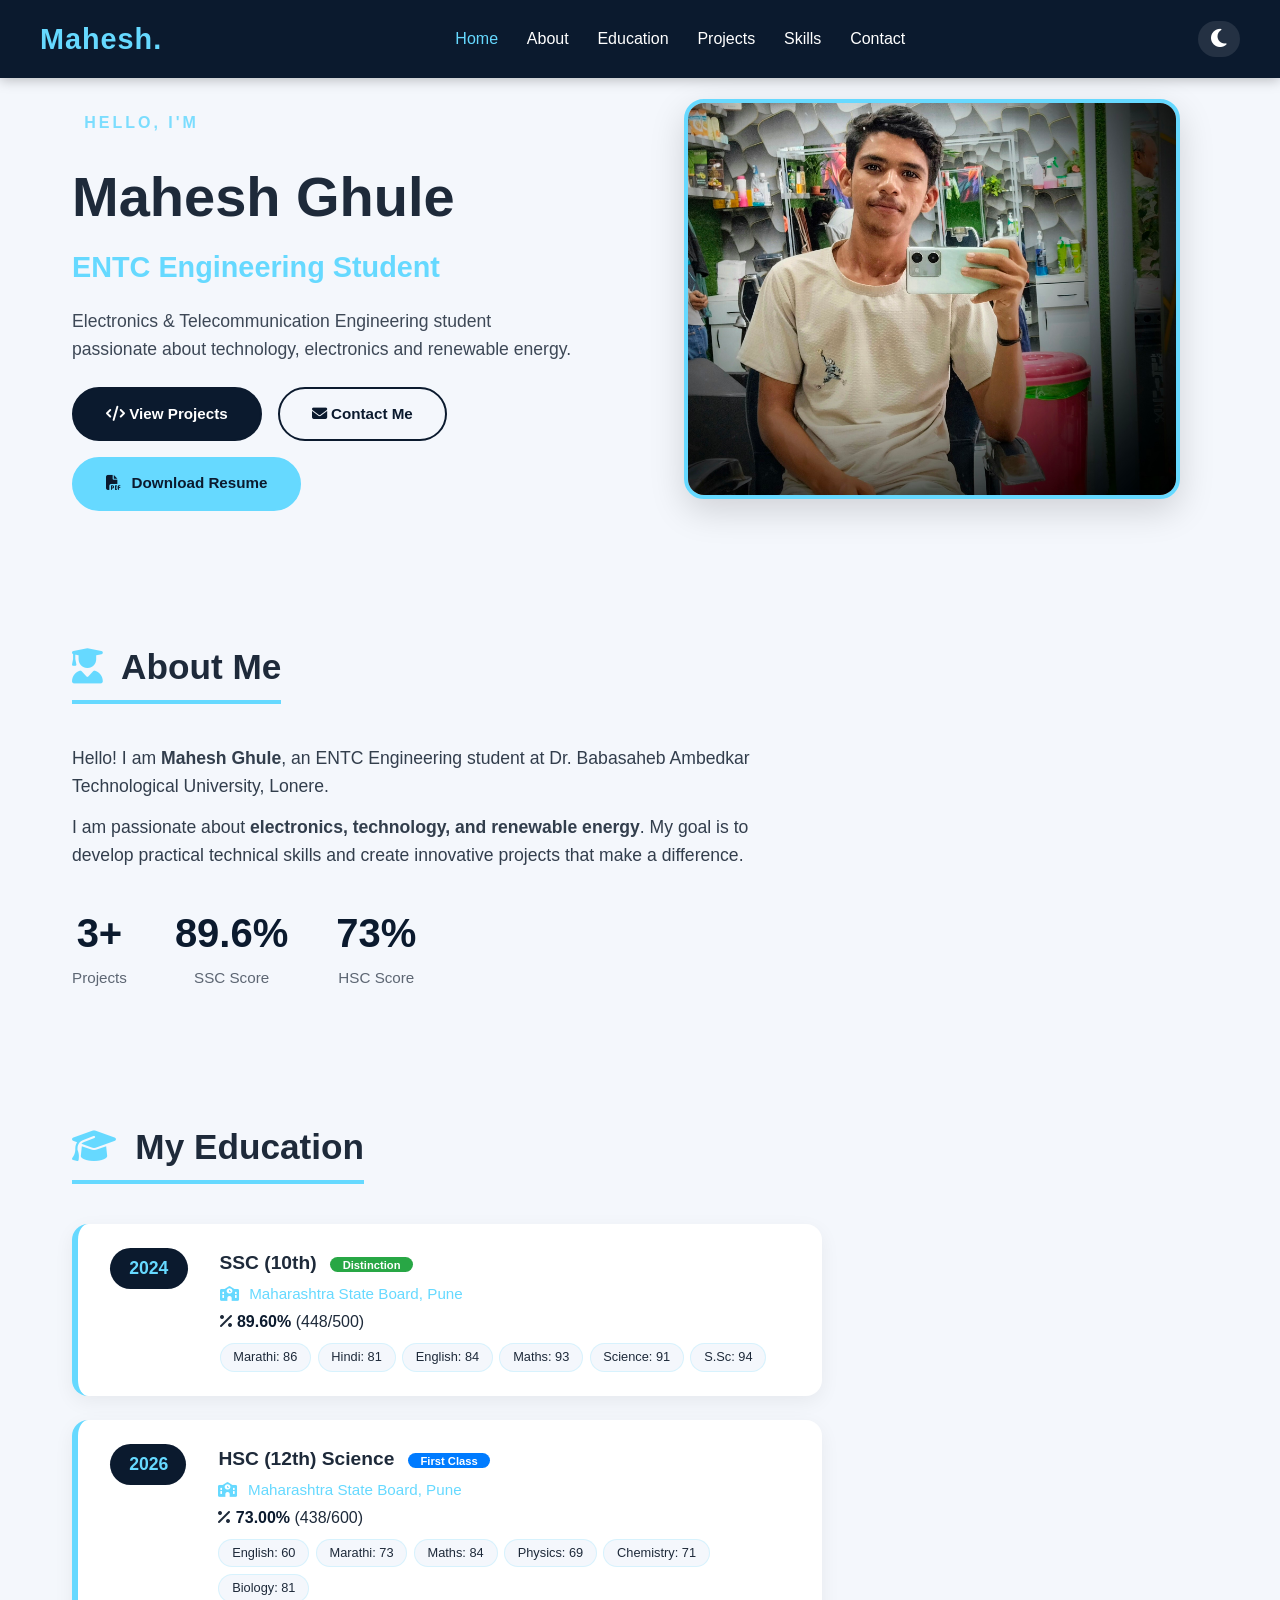
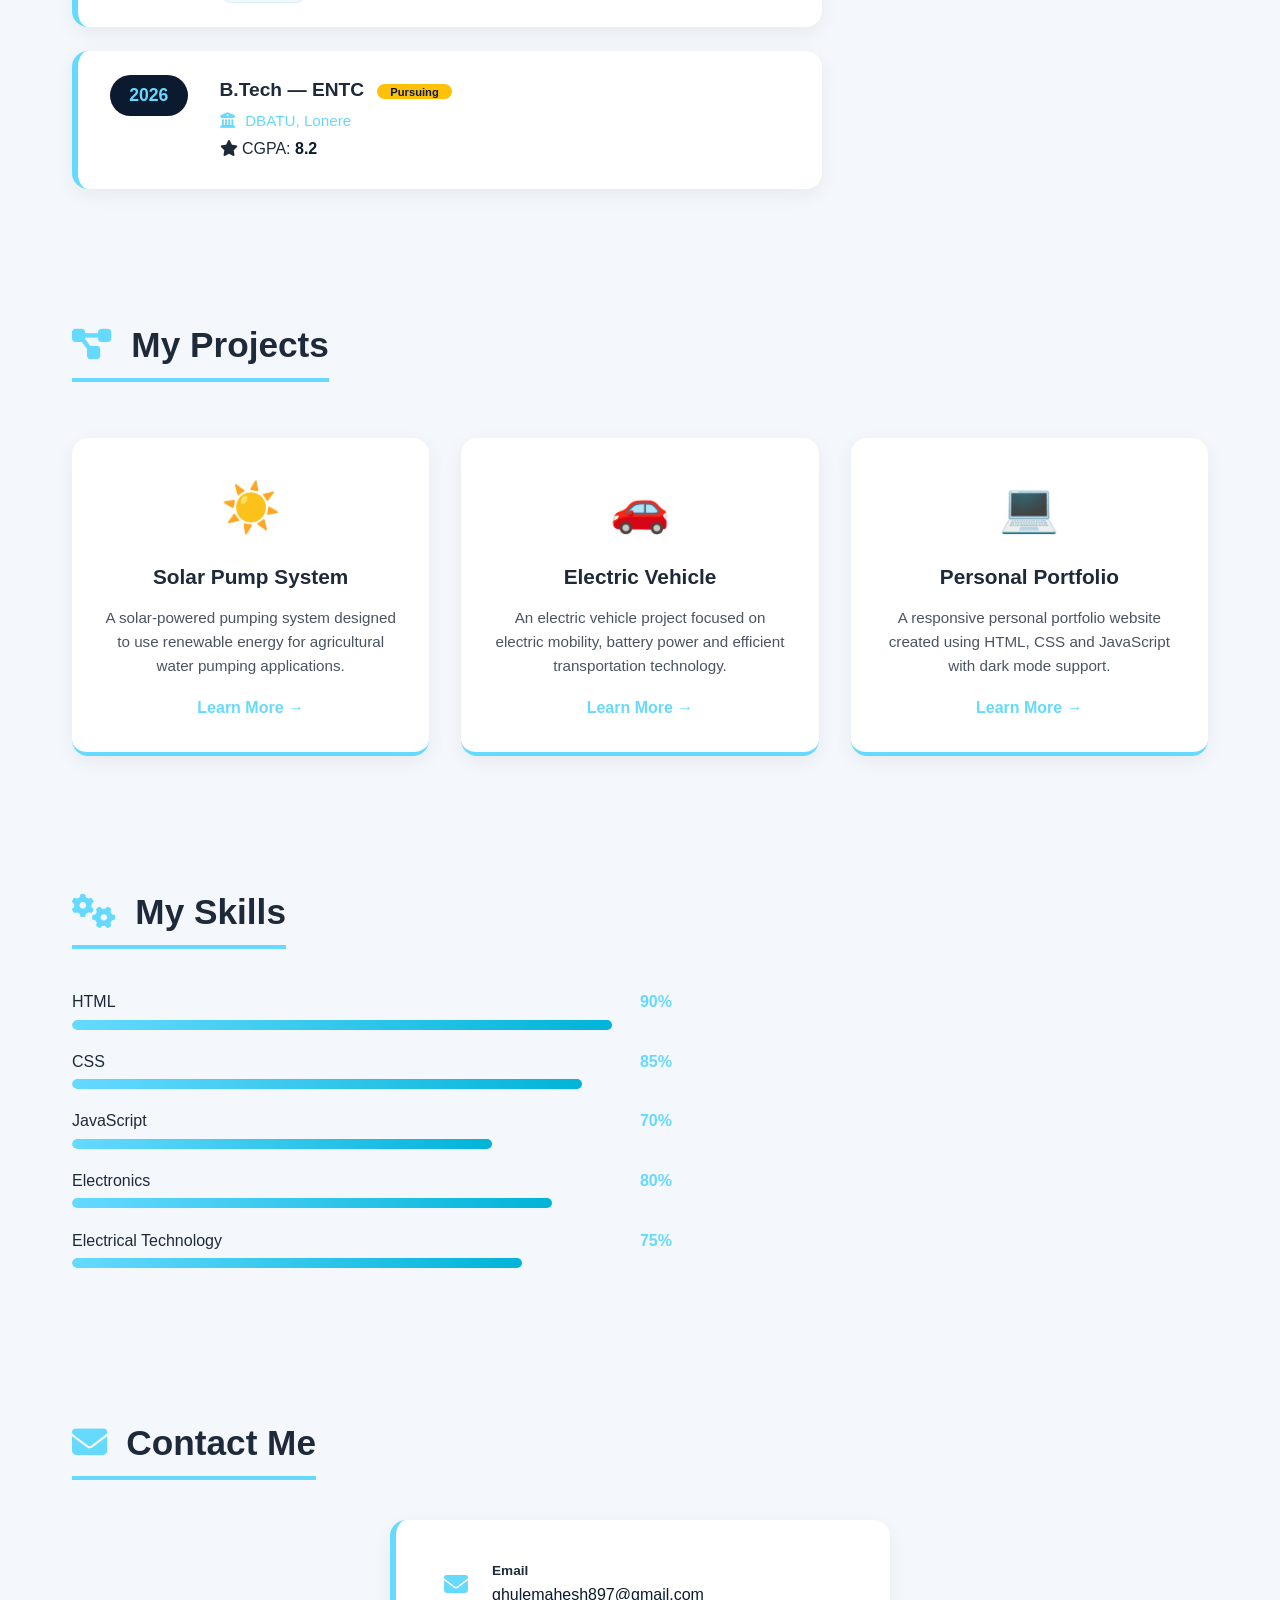
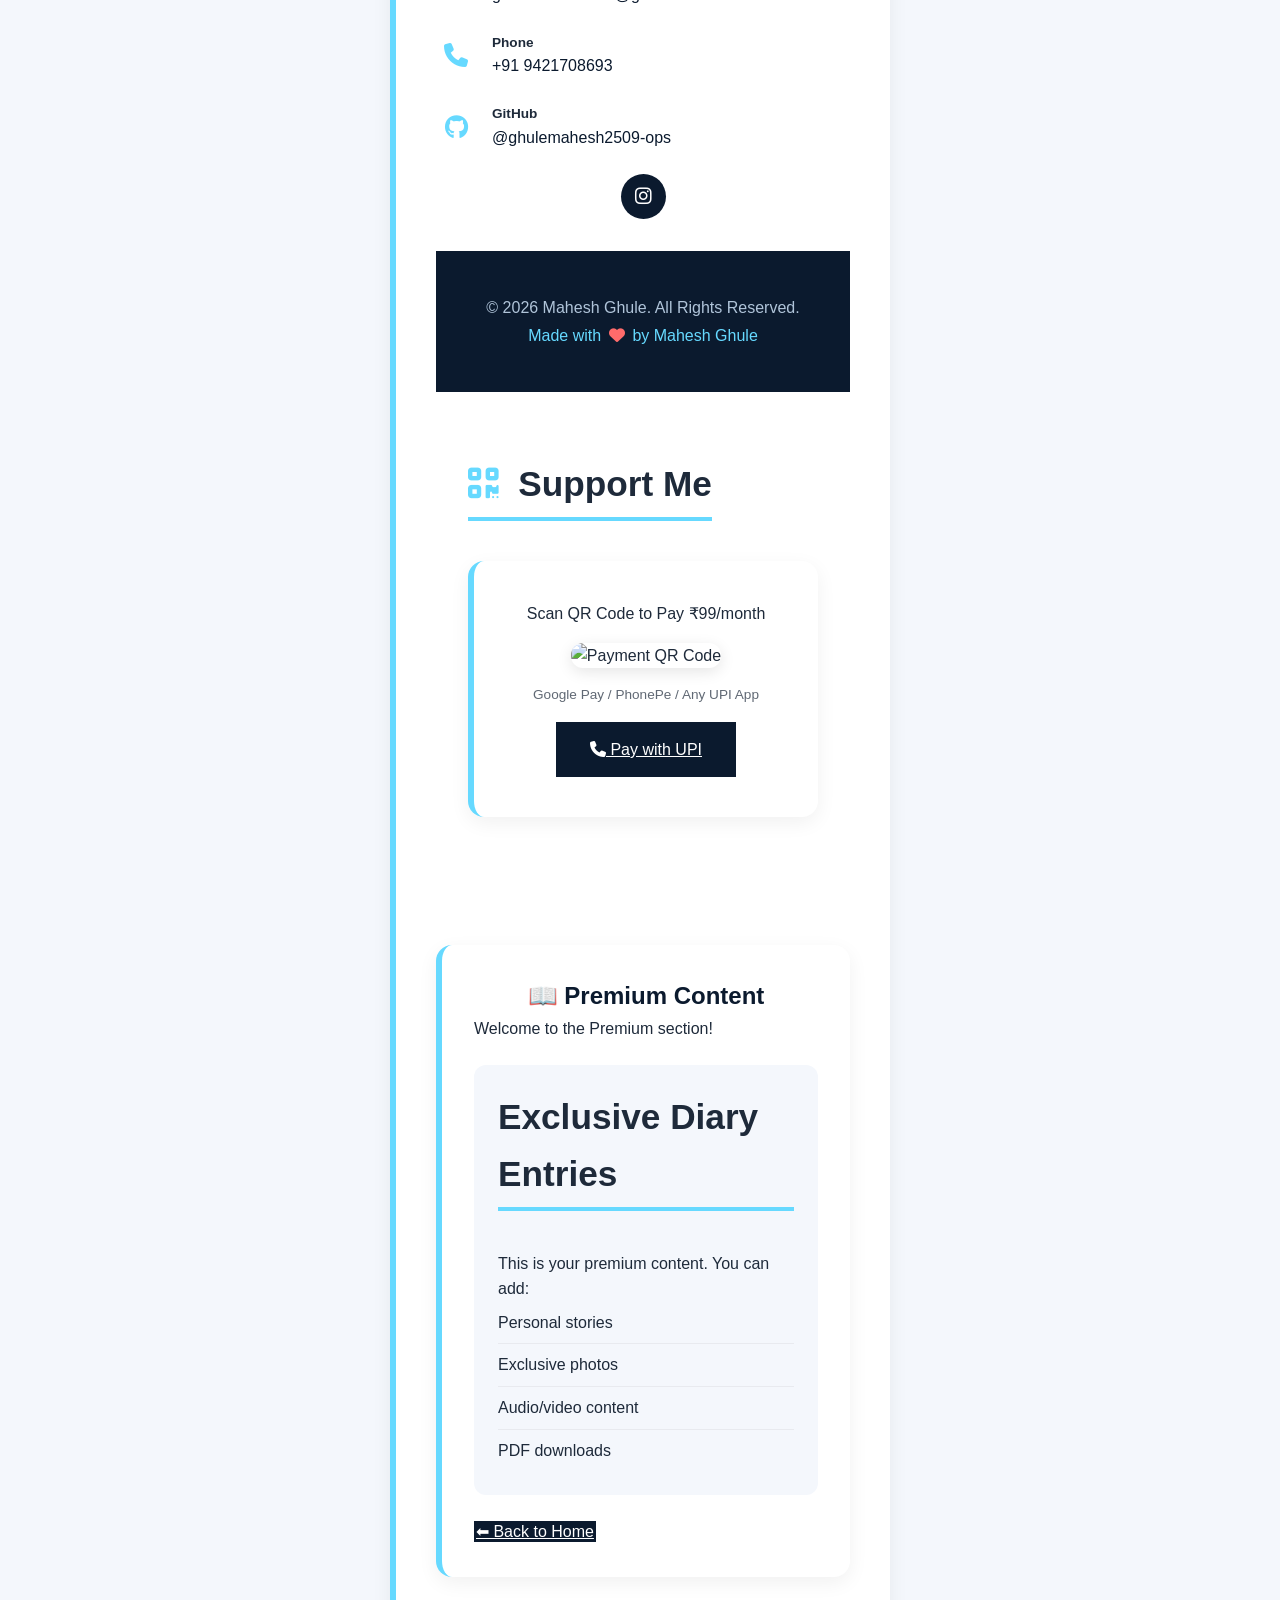
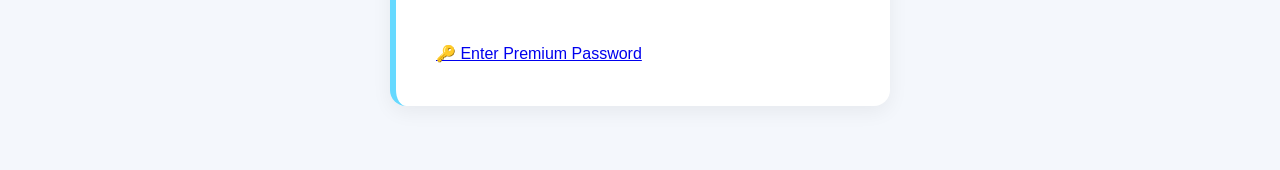
==== index.html @ 0fe32ddf "Update index.html" ====
<!DOCTYPE html>
<html lang="en">
<head>
  <meta charset="UTF-8" />
  <meta name="viewport" content="width=device-width, initial-scale=1.0"/>
  <title>Mahesh Ghule | Portfolio</title>
  <link rel="stylesheet" href="style.css" />
  <link rel="stylesheet" href="https://cdnjs.cloudflare.com/ajax/libs/font-awesome/6.5.0/css/all.min.css" />
</head>
<body>

  <!-- ========== HEADER ========== -->
  <header>
    <nav>
      <div class="logo">Mahesh.</div>
      <div class="nav-links">
        <a href="#home">Home</a>
        <a href="#about">About</a>
        <a href="#education">Education</a>
        <a href="#projects">Projects</a>
        <a href="#skills">Skills</a>
        <a href="#contact">Contact</a>
      </div>
      <button id="darkModeToggle" class="dark-toggle" aria-label="Toggle Dark Mode">
        <i class="fas fa-moon"></i>
      </button>
    </nav>
  </header>

  <!-- ========== HOME ========== -->
  <section id="home" class="hero">
    <div class="hero-text">
      <p class="small"><i class="fas fa-hand-wave"></i> HELLO, I'M</p>
      <h1>Mahesh Ghule</h1>
      <h2>ENTC Engineering Student</h2>
      <p>
        Electronics & Telecommunication Engineering student
        passionate about technology, electronics and renewable energy.
      </p>
      <div class="buttons">
        <a href="#projects" class="btn-primary"><i class="fas fa-code"></i> View Projects</a>
        <a href="#contact" class="btn-secondary"><i class="fas fa-envelope"></i> Contact Me</a>
        <a href="#" class="btn-resume" download><i class="fas fa-file-pdf"></i> Download Resume</a>
      </div>
    </div>
    <div class="hero-image">
      <img src="IMG_20260804_152019~2.jpg" alt="Mahesh Ghule" />
    </div>
  </section>

  <!-- ========== ABOUT ========== -->
  <section id="about">
    <h2><i class="fas fa-user-graduate"></i> About Me</h2>
    <div class="about-content">
      <p>
        Hello! I am <strong>Mahesh Ghule</strong>, an ENTC Engineering student
        at Dr. Babasaheb Ambedkar Technological University, Lonere.
      </p>
      <p>
        I am passionate about <strong>electronics, technology, and renewable energy</strong>.
        My goal is to develop practical technical skills and create innovative
        projects that make a difference.
      </p>
      <div class="about-stats">
        <div class="stat">
          <span class="stat-number">3+</span>
          <span class="stat-label">Projects</span>
        </div>
        <div class="stat">
          <span class="stat-number">89.6%</span>
          <span class="stat-label">SSC Score</span>
        </div>
        <div class="stat">
          <span class="stat-number">73%</span>
          <span class="stat-label">HSC Score</span>
        </div>
      </div>
    </div>
  </section>

  <!-- ========== EDUCATION ========== -->
  <section id="education">
    <h2><i class="fas fa-graduation-cap"></i> My Education</h2>

    <div class="timeline">

      <!-- SSC -->
      <div class="edu-card">
        <div class="edu-year">
          <span>2024</span>
        </div>
        <div class="edu-details">
          <h3>SSC (10th) <span class="badge-distinction">Distinction</span></h3>
          <p class="edu-school"><i class="fas fa-school"></i> Maharashtra State Board, Pune</p>
          <p class="edu-percent"><i class="fas fa-percent"></i> <strong>89.60%</strong> (448/500)</p>
          <div class="edu-subjects">
            <span>Marathi: 86</span>
            <span>Hindi: 81</span>
            <span>English: 84</span>
            <span>Maths: 93</span>
            <span>Science: 91</span>
            <span>S.Sc: 94</span>
          </div>
        </div>
      </div>

      <!-- HSC -->
      <div class="edu-card">
        <div class="edu-year">
          <span>2026</span>
        </div>
        <div class="edu-details">
          <h3>HSC (12th) Science <span class="badge-first">First Class</span></h3>
          <p class="edu-school"><i class="fas fa-school"></i> Maharashtra State Board, Pune</p>
          <p class="edu-percent"><i class="fas fa-percent"></i> <strong>73.00%</strong> (438/600)</p>
          <div class="edu-subjects">
            <span>English: 60</span>
            <span>Marathi: 73</span>
            <span>Maths: 84</span>
            <span>Physics: 69</span>
            <span>Chemistry: 71</span>
            <span>Biology: 81</span>
          </div>
        </div>
      </div>

      <!-- B.Tech -->
      <div class="edu-card">
        <div class="edu-year">
          <span>2026</span>
        </div>
        <div class="edu-details">
          <h3>B.Tech — ENTC <span class="badge-pursuing">Pursuing</span></h3>
          <p class="edu-school"><i class="fas fa-university"></i> DBATU, Lonere</p>
          <p class="edu-percent"><i class="fas fa-star"></i> CGPA: <strong>8.2</strong></p>
        </div>
      </div>

    </div>
  </section>

  <!-- ========== PROJECTS ========== -->
  <section id="projects">
    <h2><i class="fas fa-project-diagram"></i> My Projects</h2>
    <div class="cards">
      <div class="card">
        <div class="card-icon">☀️</div>
        <h3>Solar Pump System</h3>
        <p>
          A solar-powered pumping system designed to use renewable
          energy for agricultural water pumping applications.
        </p>
        <a href="#" class="card-link">Learn More →</a>
      </div>
      <div class="card">
        <div class="card-icon">🚗</div>
        <h3>Electric Vehicle</h3>
        <p>
          An electric vehicle project focused on electric mobility,
          battery power and efficient transportation technology.
        </p>
        <a href="#" class="card-link">Learn More →</a>
      </div>
      <div class="card">
        <div class="card-icon">💻</div>
        <h3>Personal Portfolio</h3>
        <p>
          A responsive personal portfolio website created using
          HTML, CSS and JavaScript with dark mode support.
        </p>
        <a href="#" class="card-link">Learn More →</a>
      </div>
    </div>
  </section>

  <!-- ========== SKILLS ========== -->
  <section id="skills">
    <h2><i class="fas fa-cogs"></i> My Skills</h2>
    <div class="skills-container">
      <div class="skill-item">
        <div class="skill-info">
          <span>HTML</span>
          <span>90%</span>
        </div>
        <div class="skill-bar"><div class="skill-progress" style="width:90%"></div></div>
      </div>
      <div class="skill-item">
        <div class="skill-info">
          <span>CSS</span>
          <span>85%</span>
        </div>
        <div class="skill-bar"><div class="skill-progress" style="width:85%"></div></div>
      </div>
      <div class="skill-item">
        <div class="skill-info">
          <span>JavaScript</span>
          <span>70%</span>
        </div>
        <div class="skill-bar"><div class="skill-progress" style="width:70%"></div></div>
      </div>
      <div class="skill-item">
        <div class="skill-info">
          <span>Electronics</span>
          <span>80%</span>
        </div>
        <div class="skill-bar"><div class="skill-progress" style="width:80%"></div></div>
      </div>
      <div class="skill-item">
        <div class="skill-info">
          <span>Electrical Technology</span>
          <span>75%</span>
        </div>
        <div class="skill-bar"><div class="skill-progress" style="width:75%"></div></div>
      </div>
    </div>
  </section>

  <!-- ========== CONTACT ========== -->
  <section id="contact">
    <h2><i class="fas fa-envelope"></i> Contact Me</h2>
    <div class="contact-wrapper">
      <div class="contact-box">
        <div class="contact-item">
          <i class="fas fa-envelope"></i>
          <div>
            <p>Email</p>
            <a href="mailto:ghulemahesh897@gmail.com">ghulemahesh897@gmail.com</a>
          </div>
        </div>
        <div class="contact-item">
          <i class="fas fa-phone"></i>
          <div>
            <p>Phone</p>
            <a href="tel:+919421708693">+91 9421708693</a>
          </div>
        </div>
        <div class="contact-item">
          <i class="fab fa-github"></i>
          <div>
            <p>GitHub</p>
            <a href="https://github.com/ghulemahesh2509-ops" target="_blank">@ghulemahesh2509-ops</a>
          </div>
        </div>
        <div class="social-links">
  <a href="https://www.instagram.com/mahesh_ghule_1111/" 
     target="_blank" 
     rel="noopener noreferrer">
    <i class="fab fa-instagram"></i>
  </a>
</div>

  <!-- ========== FOOTER ========== -->
  <footer>
    <p>© 2026 Mahesh Ghule. All Rights Reserved.</p>
    <p>Made with <i class="fas fa-heart" style="color:#ff6b6b;"></i> by Mahesh Ghule</p>
  </footer>

  <script src="script.js"></script>
</body>
</html>
<!-- ========== PAYMENT SECTION ========== -->
<section id="payment">
  <h2><i class="fas fa-qrcode"></i> Support Me</h2>
  <div class="payment-container">
    <p>Scan QR Code to Pay ₹99/month</p>
    <img src="images/qr-payment.png" alt="Payment QR Code" class="qr-code" />
    <p class="small-text">Google Pay / PhonePe / Any UPI App</p>
    <a href="upi://pay?pa=9421708693-w607@ybl" class="btn-primary">
      <i class="fas fa-phone"></i> Pay with UPI
    </a>
  </div>
</section>
<!-- premium.html -->
<!DOCTYPE html>
<html lang="en">
<head>
  <meta charset="UTF-8">
  <meta name="viewport" content="width=device-width, initial-scale=1.0">
  <title>Premium Content</title>
  <link rel="stylesheet" href="style.css">
</head>
<body>
  <div class="premium-container">
    <h1>📖 Premium Content</h1>
    <p>Welcome to the Premium section!</p>
    <div class="premium-content">
      <h2>Exclusive Diary Entries</h2>
      <p>This is your premium content. You can add:</p>
      <ul>
        <li>Personal stories</li>
        <li>Exclusive photos</li>
        <li>Audio/video content</li>
        <li>PDF downloads</li>
      </ul>
    </div>
    <a href="index.html" class="btn-primary">⬅ Back to Home</a>
  </div>
</body>
</html>
<a href="premium.html" class="btn-premium">
  🔑 Enter Premium Password
</a>
---- style.css ----
/* ===== RESET & BASE ===== */
* {
  margin: 0;
  padding: 0;
  box-sizing: border-box;
  scroll-behavior: smooth;
}

:root {
  --bg: #f4f7fc;
  --text: #1e2a3a;
  --card-bg: #ffffff;
  --header-bg: #0b1a2e;
  --accent: #66d9ff;
  --accent-dark: #0b1a2e;
  --shadow: 0 6px 20px rgba(0, 0, 0, 0.06);
  --radius: 16px;
  --transition: 0.3s ease;
}

body {
  font-family: 'Segoe UI', Tahoma, Geneva, Verdana, sans-serif;
  background: var(--bg);
  color: var(--text);
  line-height: 1.6;
  transition: background var(--transition), color var(--transition);
}

/* ===== DARK MODE ===== */
body.dark-mode {
  --bg: #0b1a2e;
  --text: #e8edf3;
  --card-bg: #152238;
  --header-bg: #060f1a;
  --shadow: 0 6px 20px rgba(0, 0, 0, 0.4);
}

/* ===== HEADER ===== */
header {
  background: var(--header-bg);
  color: white;
  padding: 1rem 2rem;
  position: sticky;
  top: 0;
  z-index: 100;
  box-shadow: 0 2px 12px rgba(0, 0, 0, 0.25);
  transition: background var(--transition);
}

nav {
  display: flex;
  justify-content: space-between;
  align-items: center;
  flex-wrap: wrap;
  max-width: 1200px;
  margin: 0 auto;
  gap: 0.8rem;
}

.logo {
  font-size: 1.8rem;
  font-weight: bold;
  color: var(--accent);
  letter-spacing: 1px;
}

.nav-links {
  display: flex;
  gap: 1.8rem;
  flex-wrap: wrap;
}

.nav-links a {
  color: white;
  text-decoration: none;
  font-weight: 500;
  transition: var(--transition);
  font-size: 1rem;
}

.nav-links a:hover {
  color: var(--accent);
  transform: translateY(-2px);
}

.dark-toggle {
  background: rgba(255,255,255,0.1);
  border: none;
  color: white;
  font-size: 1.3rem;
  padding: 0.4rem 0.8rem;
  border-radius: 50px;
  cursor: pointer;
  transition: var(--transition);
}

.dark-toggle:hover {
  background: var(--accent);
  color: var(--header-bg);
}

/* ===== SECTIONS ===== */
section {
  padding: 4rem 2rem;
  max-width: 1200px;
  margin: 0 auto;
}

h2 {
  font-size: 2.2rem;
  margin-bottom: 2.5rem;
  color: var(--text);
  border-bottom: 4px solid var(--accent);
  display: inline-block;
  padding-bottom: 0.3rem;
}

h2 i {
  color: var(--accent);
  margin-right: 0.6rem;
}

/* ===== HERO ===== */
.hero {
  display: flex;
  align-items: center;
  justify-content: space-between;
  flex-wrap: wrap;
  gap: 2rem;
  padding-top: 1rem;
}

.hero-text {
  flex: 1;
  min-width: 280px;
}

.hero-text .small {
  font-size: 1rem;
  letter-spacing: 3px;
  color: var(--accent);
  font-weight: 600;
}

.hero-text .small i {
  margin-right: 0.3rem;
}

.hero-text h1 {
  font-size: 3.5rem;
  color: var(--text);
  margin: 0.2rem 0;
}

.hero-text h2 {
  font-size: 1.8rem;
  color: var(--accent);
  border: none;
  display: block;
  margin-bottom: 0.5rem;
  padding: 0;
}

.hero-text p {
  font-size: 1.1rem;
  max-width: 500px;
  margin: 1rem 0;
  color: var(--text);
  opacity: 0.85;
}

.buttons {
  display: flex;
  gap: 1rem;
  flex-wrap: wrap;
  margin-top: 1.5rem;
}

.buttons a {
  display: inline-block;
  padding: 0.8rem 2rem;
  text-decoration: none;
  border-radius: 50px;
  font-weight: 600;
  transition: var(--transition);
  font-size: 0.95rem;
}

.btn-primary {
  background: var(--accent-dark);
  color: white;
  border: 2px solid var(--accent-dark);
}

.btn-primary:hover {
  background: var(--accent);
  color: var(--accent-dark);
  border-color: var(--accent);
  transform: translateY(-3px);
  box-shadow: 0 8px 25px rgba(102, 217, 255, 0.3);
}

.btn-secondary {
  background: transparent;
  color: var(--accent-dark);
  border: 2px solid var(--accent-dark);
}

.btn-secondary:hover {
  background: var(--accent-dark);
  color: white;
  transform: translateY(-3px);
}

.btn-resume {
  background: var(--accent);
  color: var(--accent-dark);
  border: 2px solid var(--accent);
}

.btn-resume:hover {
  background: transparent;
  color: var(--accent);
  transform: translateY(-3px);
}

.btn-resume i {
  margin-right: 0.4rem;
}

.hero-image {
  flex: 1;
  min-width: 240px;
  text-align: center;
}

.hero-image img {
  max-width: 100%;
  max-height: 400px;
  border-radius: 20px;
  box-shadow: 0 12px 35px rgba(0, 0, 0, 0.15);
  object-fit: cover;
  border: 4px solid var(--accent);
}

/* ===== ABOUT ===== */
.about-content p {
  font-size: 1.1rem;
  max-width: 700px;
  margin-bottom: 0.8rem;
  color: var(--text);
  opacity: 0.9;
}

.about-stats {
  display: flex;
  gap: 3rem;
  margin-top: 2rem;
  flex-wrap: wrap;
}

.stat {
  text-align: center;
}

.stat-number {
  display: block;
  font-size: 2.5rem;
  font-weight: 700;
  color: var(--accent-dark);
}

.dark-mode .stat-number {
  color: var(--accent);
}

.stat-label {
  font-size: 0.95rem;
  color: var(--text);
  opacity: 0.7;
}

/* ===== EDUCATION ===== */
.timeline {
  display: flex;
  flex-direction: column;
  gap: 1.5rem;
}

.edu-card {
  display: flex;
  align-items: flex-start;
  gap: 2rem;
  background: var(--card-bg);
  padding: 1.5rem 2rem;
  border-radius: var(--radius);
  box-shadow: var(--shadow);
  border-left: 6px solid var(--accent);
  transition: var(--transition);
  max-width: 750px;
}

.edu-card:hover {
  transform: translateX(8px);
  box-shadow: 0 10px 30px rgba(0, 0, 0, 0.1);
}

.edu-year {
  background: var(--accent-dark);
  color: var(--accent);
  font-weight: 700;
  padding: 0.4rem 1.2rem;
  border-radius: 50px;
  font-size: 1.1rem;
  white-space: nowrap;
  min-width: 70px;
  text-align: center;
}

.edu-details h3 {
  color: var(--text);
  font-size: 1.2rem;
  margin-bottom: 0.2rem;
}

.edu-school {
  color: var(--accent);
  font-weight: 500;
  font-size: 0.95rem;
  margin-bottom: 0.2rem;
}

.edu-school i {
  margin-right: 0.4rem;
}

.edu-percent {
  color: var(--text);
  font-size: 1rem;
  margin-bottom: 0.2rem;
}

.edu-percent strong {
  color: var(--accent-dark);
}

.dark-mode .edu-percent strong {
  color: var(--accent);
}

.badge-distinction {
  background: #28a745;
  color: white;
  padding: 0.1rem 0.8rem;
  border-radius: 20px;
  font-size: 0.7rem;
  font-weight: 600;
  margin-left: 0.5rem;
}

.badge-first {
  background: #007bff;
  color: white;
  padding: 0.1rem 0.8rem;
  border-radius: 20px;
  font-size: 0.7rem;
  font-weight: 600;
  margin-left: 0.5rem;
}

.badge-pursuing {
  background: #ffc107;
  color: #0b1a2e;
  padding: 0.1rem 0.8rem;
  border-radius: 20px;
  font-size: 0.7rem;
  font-weight: 600;
  margin-left: 0.5rem;
}

.edu-subjects {
  display: flex;
  flex-wrap: wrap;
  gap: 0.4rem;
  margin-top: 0.5rem;
}

.edu-subjects span {
  background: var(--bg);
  color: var(--text);
  padding: 0.2rem 0.8rem;
  border-radius: 20px;
  font-size: 0.8rem;
  border: 1px solid rgba(102, 217, 255, 0.2);
}

/* ===== PROJECTS ===== */
.cards {
  display: grid;
  grid-template-columns: repeat(auto-fit, minmax(240px, 1fr));
  gap: 2rem;
  margin-top: 1rem;
}

.card {
  background: var(--card-bg);
  padding: 2rem;
  border-radius: var(--radius);
  box-shadow: var(--shadow);
  transition: var(--transition);
  border-bottom: 4px solid var(--accent);
  text-align: center;
}

.card:hover {
  transform: translateY(-8px);
  box-shadow: 0 15px 35px rgba(0, 0, 0, 0.1);
}

.card-icon {
  font-size: 3rem;
  margin-bottom: 0.8rem;
}

.card h3 {
  color: var(--text);
  font-size: 1.3rem;
  margin-bottom: 0.8rem;
}

.card p {
  color: var(--text);
  opacity: 0.8;
  font-size: 0.95rem;
}

.card-link {
  display: inline-block;
  margin-top: 1rem;
  color: var(--accent);
  text-decoration: none;
  font-weight: 600;
  transition: var(--transition);
}

.card-link:hover {
  color: var(--accent-dark);
  transform: translateX(4px);
}

/* ===== SKILLS ===== */
.skills-container {
  max-width: 600px;
}

.skill-item {
  margin-bottom: 1.2rem;
}

.skill-info {
  display: flex;
  justify-content: space-between;
  margin-bottom: 0.3rem;
  color: var(--text);
}

.skill-info span:first-child {
  font-weight: 500;
}

.skill-info span:last-child {
  color: var(--accent);
  font-weight: 600;
}

.skill-bar {
  width: 100%;
  height: 10px;
  background: var(--bg);
  border-radius: 50px;
  overflow: hidden;
}

.dark-mode .skill-bar {
  background: rgba(255,255,255,0.1);
}

.skill-progress {
  height: 100%;
  background: linear-gradient(90deg, var(--accent), #00b4d8);
  border-radius: 50px;
  transition: width 1s ease;
}

/* ===== CONTACT ===== */
.contact-wrapper {
  display: flex;
  justify-content: center;
}

.contact-box {
  background: var(--card-bg);
  padding: 2.5rem;
  border-radius: var(--radius);
  box-shadow: var(--shadow);
  max-width: 500px;
  width: 100%;
  border-left: 6px solid var(--accent);
}

.contact-item {
  display: flex;
  align-items: center;
  gap: 1rem;
  margin-bottom: 1.5rem;
}

.contact-item i {
  font-size: 1.5rem;
  color: var(--accent);
  width: 40px;
  text-align: center;
}

.contact-item p {
  font-weight: 600;
  color: var(--text);
  font-size: 0.85rem;
  margin: 0;
}

.contact-item a {
  color: var(--accent-dark);
  text-decoration: none;
  font-weight: 500;
  transition: var(--transition);
}

.dark-mode .contact-item a {
  color: var(--accent);
}

.contact-item a:hover {
  color: var(--accent);
  text-decoration: underline;
}

.social-links {
  display: flex;
  gap: 1rem;
  margin-top: 1.5rem;
  justify-content: center;
}

.social-links a {
  display: inline-flex;
  align-items: center;
  justify-content: center;
  width: 45px;
  height: 45px;
  background: var(--accent-dark);
  color: white;
  border-radius: 50%;
  text-decoration: none;
  transition: var(--transition);
  font-size: 1.2rem;
}

.social-links a:hover {
  background: var(--accent);
  color: var(--accent-dark);
  transform: translateY(-4px);
  box-shadow: 0 8px 25px rgba(102, 217, 255, 0.3);
}

/* ===== FOOTER ===== */
footer {
  background: var(--header-bg);
  color: #b0c4d9;
  text-align: center;
  padding: 2.5rem 2rem;
  margin-top: 2rem;
}

footer p {
  margin: 0.2rem 0;
  font-size: 1rem;
}

footer p:last-child {
  color: var(--accent);
  font-weight: 500;
}

footer i {
  margin: 0 0.2rem;
}

/* ===== RESPONSIVE ===== */
@media (max-width: 768px) {
  nav {
    flex-direction: column;
    gap: 0.8rem;
  }

  .nav-links {
    justify-content: center;
    gap: 1rem;
  }

  .hero {
    flex-direction: column-reverse;
    text-align: center;
  }

  .hero-text p {
    margin-left: auto;
    margin-right: auto;
  }

  .buttons {
    justify-content: center;
  }

  .hero-text h1 {
    font-size: 2.8rem;
  }

  h2 {
    font-size: 1.8rem;
  }

  section {
    padding: 2.5rem 1.2rem;
  }

  .hero-image img {
    max-height: 280px;
  }

  .edu-card {
    flex-direction: column;
    gap: 0.5rem;
    padding: 1.2rem;
  }

  .edu-year {
    align-self: flex-start;
    font-size: 0.9rem;
    padding: 0.2rem 1rem;
  }

  .edu-subjects span {
    font-size: 0.7rem;
    padding: 0.1rem 0.5rem;
  }

  .about-stats {
    gap: 1.5rem;
  }

  .stat-number {
    font-size: 2rem;
  }

  .buttons a {
    padding: 0.6rem 1.4rem;
    font-size: 0.85rem;
  }
}

@media (max-width: 480px) {
  .hero-text h1 {
    font-size: 2.2rem;
  }

  .hero-text h2 {
    font-size: 1.3rem;
  }

  .buttons {
    flex-direction: column;
    align-items: center;
  }

  .buttons a {
    width: 100%;
    text-align: center;
  }

  .contact-box {
    padding: 1.5rem;
  }
}
/* ===== PAYMENT SECTION ===== */
.payment-container {
  text-align: center;
  background: var(--card-bg);
  padding: 2.5rem;
  border-radius: var(--radius);
  box-shadow: var(--shadow);
  max-width: 400px;
  margin: 0 auto;
  border-left: 6px solid var(--accent);
}

.qr-code {
  max-width: 250px;
  width: 100%;
  height: auto;
  border-radius: 12px;
  margin: 1rem 0;
  box-shadow: 0 4px 15px rgba(0,0,0,0.1);
}

.payment-container .small-text {
  font-size: 0.85rem;
  color: var(--text);
  opacity: 0.7;
  margin-bottom: 1rem;
}

.payment-container .btn-primary {
  display: inline-block;
  padding: 0.8rem 2rem;
}
/* ===== PREMIUM PAGE ===== */
.premium-container {
  max-width: 800px;
  margin: 4rem auto;
  padding: 2rem;
  background: var(--card-bg);
  border-radius: var(--radius);
  box-shadow: var(--shadow);
  border-left: 6px solid var(--accent);
}

.premium-container h1 {
  color: var(--accent-dark);
  text-align: center;
}

.premium-content {
  background: var(--bg);
  padding: 1.5rem;
  border-radius: 12px;
  margin: 1.5rem 0;
}

.premium-content ul {
  list-style: none;
  padding: 0;
}

.premium-content li {
  padding: 0.5rem 0;
  border-bottom: 1px solid rgba(0,0,0,0.05);
}

.premium-content li:last-child {
  border-bottom: none;
}
---- style.css ----
/* ===== RESET & BASE ===== */
* {
  margin: 0;
  padding: 0;
  box-sizing: border-box;
  scroll-behavior: smooth;
}

:root {
  --bg: #f4f7fc;
  --text: #1e2a3a;
  --card-bg: #ffffff;
  --header-bg: #0b1a2e;
  --accent: #66d9ff;
  --accent-dark: #0b1a2e;
  --shadow: 0 6px 20px rgba(0, 0, 0, 0.06);
  --radius: 16px;
  --transition: 0.3s ease;
}

body {
  font-family: 'Segoe UI', Tahoma, Geneva, Verdana, sans-serif;
  background: var(--bg);
  color: var(--text);
  line-height: 1.6;
  transition: background var(--transition), color var(--transition);
}

/* ===== DARK MODE ===== */
body.dark-mode {
  --bg: #0b1a2e;
  --text: #e8edf3;
  --card-bg: #152238;
  --header-bg: #060f1a;
  --shadow: 0 6px 20px rgba(0, 0, 0, 0.4);
}

/* ===== HEADER ===== */
header {
  background: var(--header-bg);
  color: white;
  padding: 1rem 2rem;
  position: sticky;
  top: 0;
  z-index: 100;
  box-shadow: 0 2px 12px rgba(0, 0, 0, 0.25);
  transition: background var(--transition);
}

nav {
  display: flex;
  justify-content: space-between;
  align-items: center;
  flex-wrap: wrap;
  max-width: 1200px;
  margin: 0 auto;
  gap: 0.8rem;
}

.logo {
  font-size: 1.8rem;
  font-weight: bold;
  color: var(--accent);
  letter-spacing: 1px;
}

.nav-links {
  display: flex;
  gap: 1.8rem;
  flex-wrap: wrap;
}

.nav-links a {
  color: white;
  text-decoration: none;
  font-weight: 500;
  transition: var(--transition);
  font-size: 1rem;
}

.nav-links a:hover {
  color: var(--accent);
  transform: translateY(-2px);
}

.dark-toggle {
  background: rgba(255,255,255,0.1);
  border: none;
  color: white;
  font-size: 1.3rem;
  padding: 0.4rem 0.8rem;
  border-radius: 50px;
  cursor: pointer;
  transition: var(--transition);
}

.dark-toggle:hover {
  background: var(--accent);
  color: var(--header-bg);
}

/* ===== SECTIONS ===== */
section {
  padding: 4rem 2rem;
  max-width: 1200px;
  margin: 0 auto;
}

h2 {
  font-size: 2.2rem;
  margin-bottom: 2.5rem;
  color: var(--text);
  border-bottom: 4px solid var(--accent);
  display: inline-block;
  padding-bottom: 0.3rem;
}

h2 i {
  color: var(--accent);
  margin-right: 0.6rem;
}

/* ===== HERO ===== */
.hero {
  display: flex;
  align-items: center;
  justify-content: space-between;
  flex-wrap: wrap;
  gap: 2rem;
  padding-top: 1rem;
}

.hero-text {
  flex: 1;
  min-width: 280px;
}

.hero-text .small {
  font-size: 1rem;
  letter-spacing: 3px;
  color: var(--accent);
  font-weight: 600;
}

.hero-text .small i {
  margin-right: 0.3rem;
}

.hero-text h1 {
  font-size: 3.5rem;
  color: var(--text);
  margin: 0.2rem 0;
}

.hero-text h2 {
  font-size: 1.8rem;
  color: var(--accent);
  border: none;
  display: block;
  margin-bottom: 0.5rem;
  padding: 0;
}

.hero-text p {
  font-size: 1.1rem;
  max-width: 500px;
  margin: 1rem 0;
  color: var(--text);
  opacity: 0.85;
}

.buttons {
  display: flex;
  gap: 1rem;
  flex-wrap: wrap;
  margin-top: 1.5rem;
}

.buttons a {
  display: inline-block;
  padding: 0.8rem 2rem;
  text-decoration: none;
  border-radius: 50px;
  font-weight: 600;
  transition: var(--transition);
  font-size: 0.95rem;
}

.btn-primary {
  background: var(--accent-dark);
  color: white;
  border: 2px solid var(--accent-dark);
}

.btn-primary:hover {
  background: var(--accent);
  color: var(--accent-dark);
  border-color: var(--accent);
  transform: translateY(-3px);
  box-shadow: 0 8px 25px rgba(102, 217, 255, 0.3);
}

.btn-secondary {
  background: transparent;
  color: var(--accent-dark);
  border: 2px solid var(--accent-dark);
}

.btn-secondary:hover {
  background: var(--accent-dark);
  color: white;
  transform: translateY(-3px);
}

.btn-resume {
  background: var(--accent);
  color: var(--accent-dark);
  border: 2px solid var(--accent);
}

.btn-resume:hover {
  background: transparent;
  color: var(--accent);
  transform: translateY(-3px);
}

.btn-resume i {
  margin-right: 0.4rem;
}

.hero-image {
  flex: 1;
  min-width: 240px;
  text-align: center;
}

.hero-image img {
  max-width: 100%;
  max-height: 400px;
  border-radius: 20px;
  box-shadow: 0 12px 35px rgba(0, 0, 0, 0.15);
  object-fit: cover;
  border: 4px solid var(--accent);
}

/* ===== ABOUT ===== */
.about-content p {
  font-size: 1.1rem;
  max-width: 700px;
  margin-bottom: 0.8rem;
  color: var(--text);
  opacity: 0.9;
}

.about-stats {
  display: flex;
  gap: 3rem;
  margin-top: 2rem;
  flex-wrap: wrap;
}

.stat {
  text-align: center;
}

.stat-number {
  display: block;
  font-size: 2.5rem;
  font-weight: 700;
  color: var(--accent-dark);
}

.dark-mode .stat-number {
  color: var(--accent);
}

.stat-label {
  font-size: 0.95rem;
  color: var(--text);
  opacity: 0.7;
}

/* ===== EDUCATION ===== */
.timeline {
  display: flex;
  flex-direction: column;
  gap: 1.5rem;
}

.edu-card {
  display: flex;
  align-items: flex-start;
  gap: 2rem;
  background: var(--card-bg);
  padding: 1.5rem 2rem;
  border-radius: var(--radius);
  box-shadow: var(--shadow);
  border-left: 6px solid var(--accent);
  transition: var(--transition);
  max-width: 750px;
}

.edu-card:hover {
  transform: translateX(8px);
  box-shadow: 0 10px 30px rgba(0, 0, 0, 0.1);
}

.edu-year {
  background: var(--accent-dark);
  color: var(--accent);
  font-weight: 700;
  padding: 0.4rem 1.2rem;
  border-radius: 50px;
  font-size: 1.1rem;
  white-space: nowrap;
  min-width: 70px;
  text-align: center;
}

.edu-details h3 {
  color: var(--text);
  font-size: 1.2rem;
  margin-bottom: 0.2rem;
}

.edu-school {
  color: var(--accent);
  font-weight: 500;
  font-size: 0.95rem;
  margin-bottom: 0.2rem;
}

.edu-school i {
  margin-right: 0.4rem;
}

.edu-percent {
  color: var(--text);
  font-size: 1rem;
  margin-bottom: 0.2rem;
}

.edu-percent strong {
  color: var(--accent-dark);
}

.dark-mode .edu-percent strong {
  color: var(--accent);
}

.badge-distinction {
  background: #28a745;
  color: white;
  padding: 0.1rem 0.8rem;
  border-radius: 20px;
  font-size: 0.7rem;
  font-weight: 600;
  margin-left: 0.5rem;
}

.badge-first {
  background: #007bff;
  color: white;
  padding: 0.1rem 0.8rem;
  border-radius: 20px;
  font-size: 0.7rem;
  font-weight: 600;
  margin-left: 0.5rem;
}

.badge-pursuing {
  background: #ffc107;
  color: #0b1a2e;
  padding: 0.1rem 0.8rem;
  border-radius: 20px;
  font-size: 0.7rem;
  font-weight: 600;
  margin-left: 0.5rem;
}

.edu-subjects {
  display: flex;
  flex-wrap: wrap;
  gap: 0.4rem;
  margin-top: 0.5rem;
}

.edu-subjects span {
  background: var(--bg);
  color: var(--text);
  padding: 0.2rem 0.8rem;
  border-radius: 20px;
  font-size: 0.8rem;
  border: 1px solid rgba(102, 217, 255, 0.2);
}

/* ===== PROJECTS ===== */
.cards {
  display: grid;
  grid-template-columns: repeat(auto-fit, minmax(240px, 1fr));
  gap: 2rem;
  margin-top: 1rem;
}

.card {
  background: var(--card-bg);
  padding: 2rem;
  border-radius: var(--radius);
  box-shadow: var(--shadow);
  transition: var(--transition);
  border-bottom: 4px solid var(--accent);
  text-align: center;
}

.card:hover {
  transform: translateY(-8px);
  box-shadow: 0 15px 35px rgba(0, 0, 0, 0.1);
}

.card-icon {
  font-size: 3rem;
  margin-bottom: 0.8rem;
}

.card h3 {
  color: var(--text);
  font-size: 1.3rem;
  margin-bottom: 0.8rem;
}

.card p {
  color: var(--text);
  opacity: 0.8;
  font-size: 0.95rem;
}

.card-link {
  display: inline-block;
  margin-top: 1rem;
  color: var(--accent);
  text-decoration: none;
  font-weight: 600;
  transition: var(--transition);
}

.card-link:hover {
  color: var(--accent-dark);
  transform: translateX(4px);
}

/* ===== SKILLS ===== */
.skills-container {
  max-width: 600px;
}

.skill-item {
  margin-bottom: 1.2rem;
}

.skill-info {
  display: flex;
  justify-content: space-between;
  margin-bottom: 0.3rem;
  color: var(--text);
}

.skill-info span:first-child {
  font-weight: 500;
}

.skill-info span:last-child {
  color: var(--accent);
  font-weight: 600;
}

.skill-bar {
  width: 100%;
  height: 10px;
  background: var(--bg);
  border-radius: 50px;
  overflow: hidden;
}

.dark-mode .skill-bar {
  background: rgba(255,255,255,0.1);
}

.skill-progress {
  height: 100%;
  background: linear-gradient(90deg, var(--accent), #00b4d8);
  border-radius: 50px;
  transition: width 1s ease;
}

/* ===== CONTACT ===== */
.contact-wrapper {
  display: flex;
  justify-content: center;
}

.contact-box {
  background: var(--card-bg);
  padding: 2.5rem;
  border-radius: var(--radius);
  box-shadow: var(--shadow);
  max-width: 500px;
  width: 100%;
  border-left: 6px solid var(--accent);
}

.contact-item {
  display: flex;
  align-items: center;
  gap: 1rem;
  margin-bottom: 1.5rem;
}

.contact-item i {
  font-size: 1.5rem;
  color: var(--accent);
  width: 40px;
  text-align: center;
}

.contact-item p {
  font-weight: 600;
  color: var(--text);
  font-size: 0.85rem;
  margin: 0;
}

.contact-item a {
  color: var(--accent-dark);
  text-decoration: none;
  font-weight: 500;
  transition: var(--transition);
}

.dark-mode .contact-item a {
  color: var(--accent);
}

.contact-item a:hover {
  color: var(--accent);
  text-decoration: underline;
}

.social-links {
  display: flex;
  gap: 1rem;
  margin-top: 1.5rem;
  justify-content: center;
}

.social-links a {
  display: inline-flex;
  align-items: center;
  justify-content: center;
  width: 45px;
  height: 45px;
  background: var(--accent-dark);
  color: white;
  border-radius: 50%;
  text-decoration: none;
  transition: var(--transition);
  font-size: 1.2rem;
}

.social-links a:hover {
  background: var(--accent);
  color: var(--accent-dark);
  transform: translateY(-4px);
  box-shadow: 0 8px 25px rgba(102, 217, 255, 0.3);
}

/* ===== FOOTER ===== */
footer {
  background: var(--header-bg);
  color: #b0c4d9;
  text-align: center;
  padding: 2.5rem 2rem;
  margin-top: 2rem;
}

footer p {
  margin: 0.2rem 0;
  font-size: 1rem;
}

footer p:last-child {
  color: var(--accent);
  font-weight: 500;
}

footer i {
  margin: 0 0.2rem;
}

/* ===== RESPONSIVE ===== */
@media (max-width: 768px) {
  nav {
    flex-direction: column;
    gap: 0.8rem;
  }

  .nav-links {
    justify-content: center;
    gap: 1rem;
  }

  .hero {
    flex-direction: column-reverse;
    text-align: center;
  }

  .hero-text p {
    margin-left: auto;
    margin-right: auto;
  }

  .buttons {
    justify-content: center;
  }

  .hero-text h1 {
    font-size: 2.8rem;
  }

  h2 {
    font-size: 1.8rem;
  }

  section {
    padding: 2.5rem 1.2rem;
  }

  .hero-image img {
    max-height: 280px;
  }

  .edu-card {
    flex-direction: column;
    gap: 0.5rem;
    padding: 1.2rem;
  }

  .edu-year {
    align-self: flex-start;
    font-size: 0.9rem;
    padding: 0.2rem 1rem;
  }

  .edu-subjects span {
    font-size: 0.7rem;
    padding: 0.1rem 0.5rem;
  }

  .about-stats {
    gap: 1.5rem;
  }

  .stat-number {
    font-size: 2rem;
  }

  .buttons a {
    padding: 0.6rem 1.4rem;
    font-size: 0.85rem;
  }
}

@media (max-width: 480px) {
  .hero-text h1 {
    font-size: 2.2rem;
  }

  .hero-text h2 {
    font-size: 1.3rem;
  }

  .buttons {
    flex-direction: column;
    align-items: center;
  }

  .buttons a {
    width: 100%;
    text-align: center;
  }

  .contact-box {
    padding: 1.5rem;
  }
}
/* ===== PAYMENT SECTION ===== */
.payment-container {
  text-align: center;
  background: var(--card-bg);
  padding: 2.5rem;
  border-radius: var(--radius);
  box-shadow: var(--shadow);
  max-width: 400px;
  margin: 0 auto;
  border-left: 6px solid var(--accent);
}

.qr-code {
  max-width: 250px;
  width: 100%;
  height: auto;
  border-radius: 12px;
  margin: 1rem 0;
  box-shadow: 0 4px 15px rgba(0,0,0,0.1);
}

.payment-container .small-text {
  font-size: 0.85rem;
  color: var(--text);
  opacity: 0.7;
  margin-bottom: 1rem;
}

.payment-container .btn-primary {
  display: inline-block;
  padding: 0.8rem 2rem;
}
/* ===== PREMIUM PAGE ===== */
.premium-container {
  max-width: 800px;
  margin: 4rem auto;
  padding: 2rem;
  background: var(--card-bg);
  border-radius: var(--radius);
  box-shadow: var(--shadow);
  border-left: 6px solid var(--accent);
}

.premium-container h1 {
  color: var(--accent-dark);
  text-align: center;
}

.premium-content {
  background: var(--bg);
  padding: 1.5rem;
  border-radius: 12px;
  margin: 1.5rem 0;
}

.premium-content ul {
  list-style: none;
  padding: 0;
}

.premium-content li {
  padding: 0.5rem 0;
  border-bottom: 1px solid rgba(0,0,0,0.05);
}

.premium-content li:last-child {
  border-bottom: none;
}
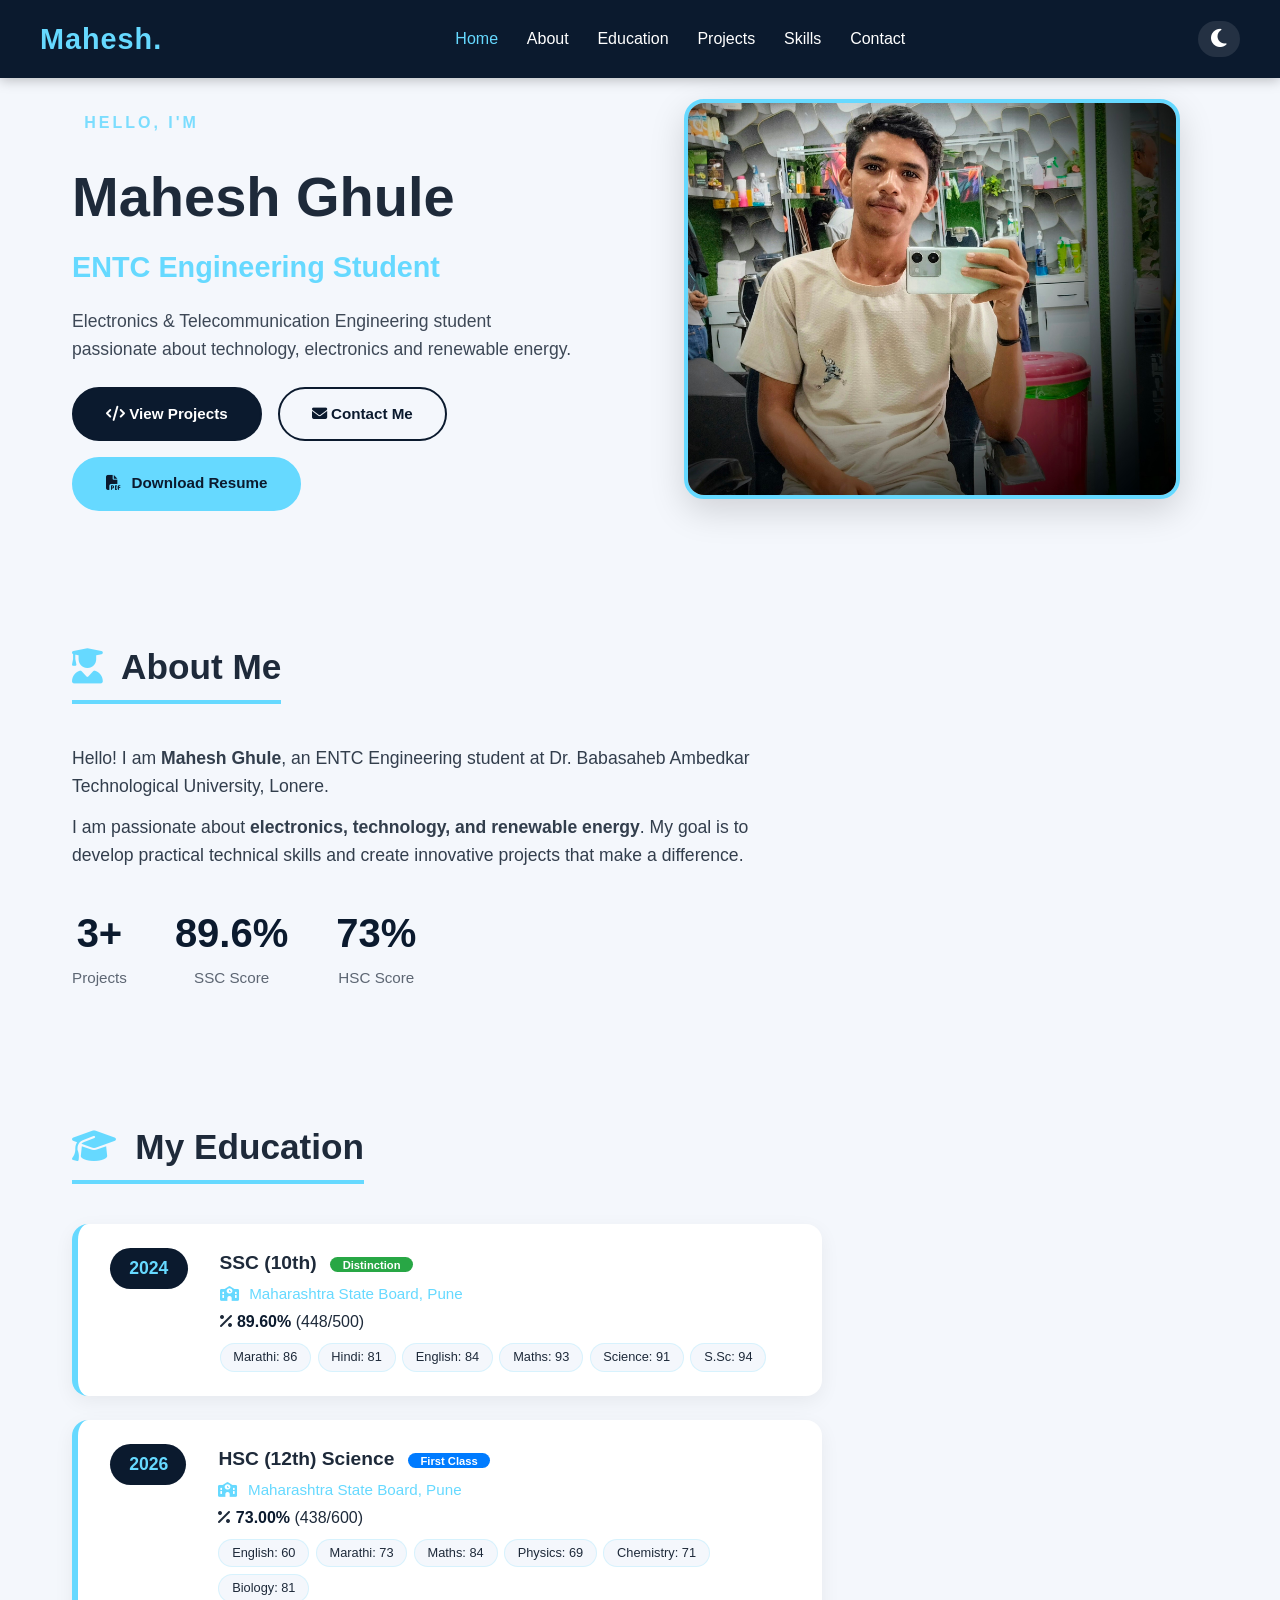
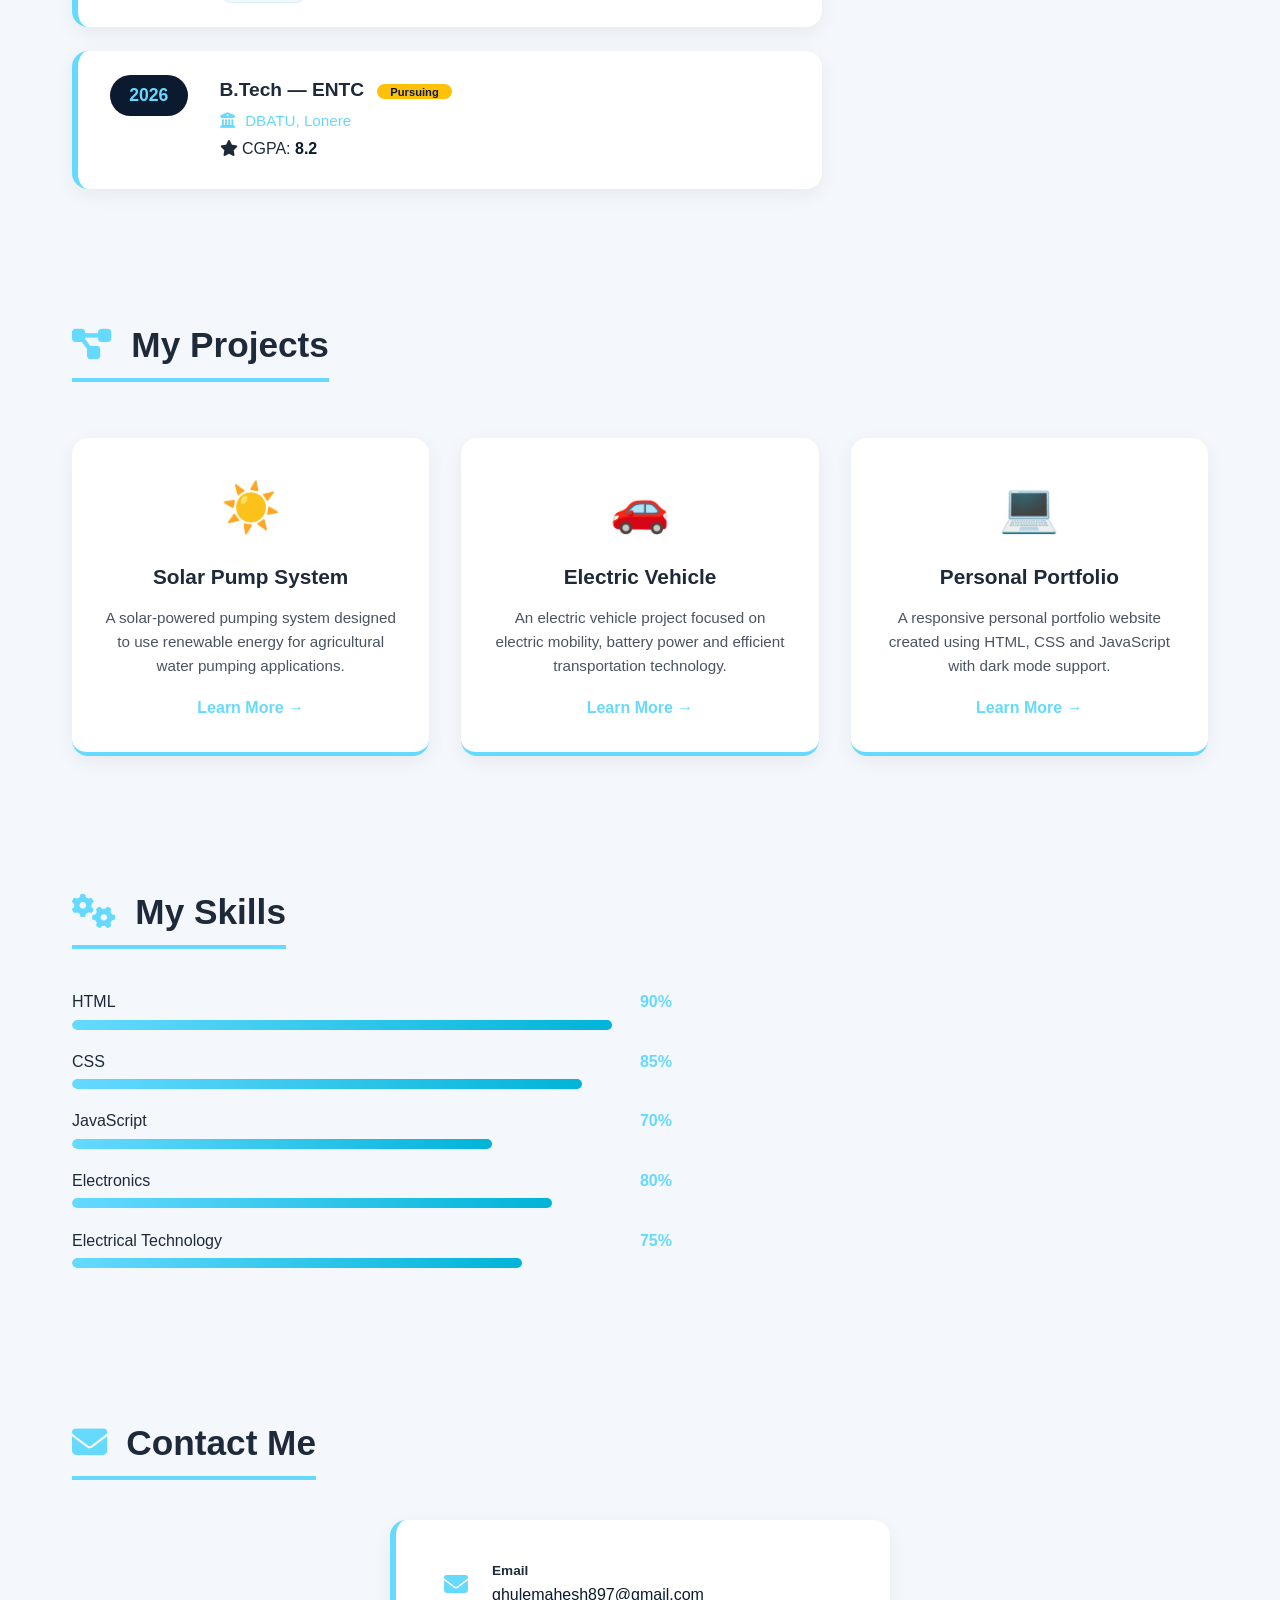
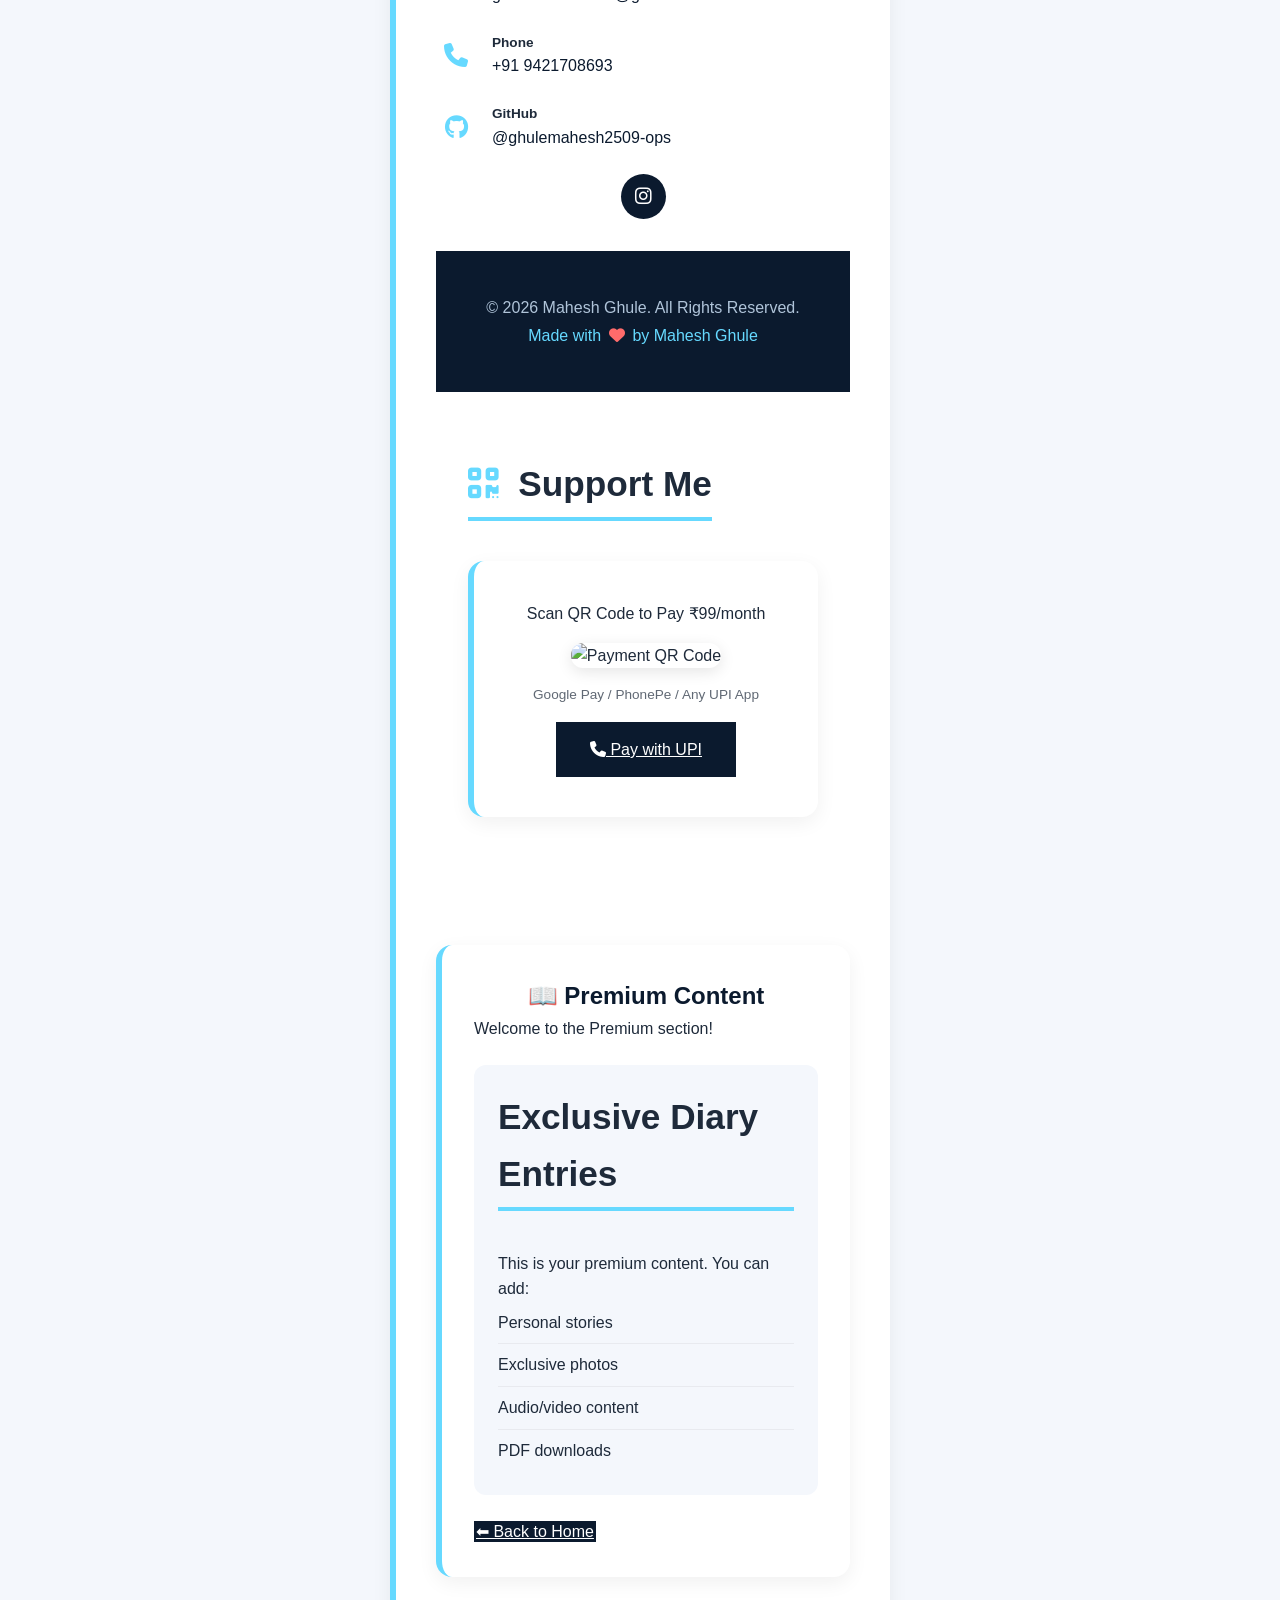
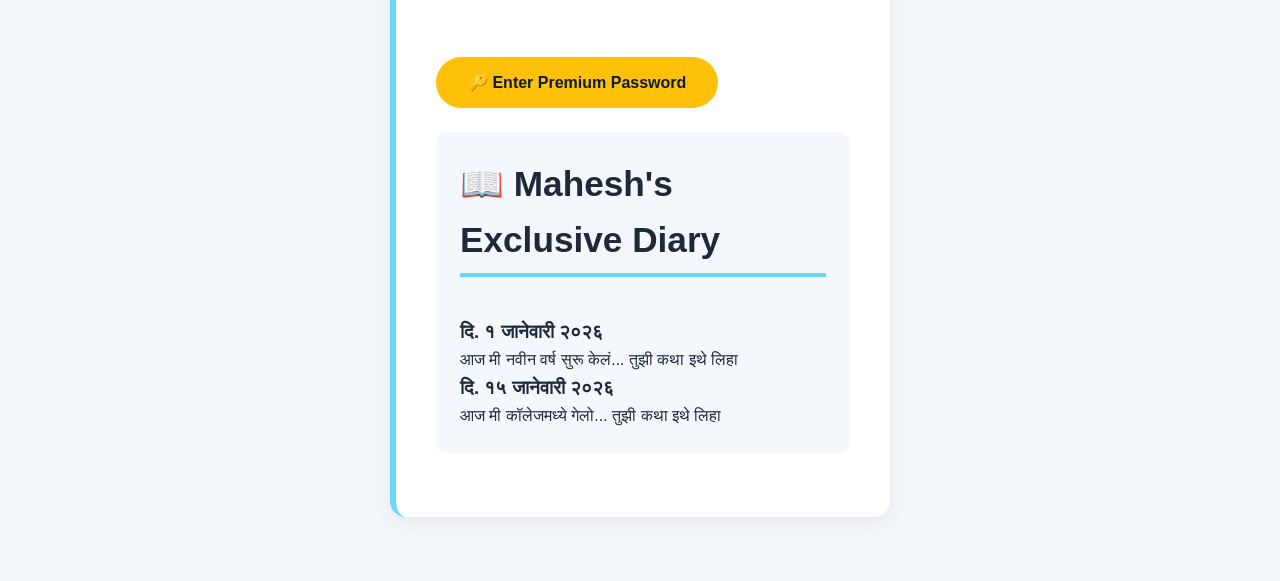
==== commit 1e3e9f7b: "Update index.html" ====
--- a/index.html
+++ b/index.html
@@ -299,4 +299,21 @@
 </html>
 <a href="premium.html" class="btn-premium">
   🔑 Enter Premium Password
-</a>+</a>
+<div class="premium-content">
+  <h2>📖 Mahesh's Exclusive Diary</h2>
+  
+  <!-- Entry 1 -->
+  <div class="diary-entry">
+    <h3>दि. १ जानेवारी २०२६</h3>
+    <p>आज मी नवीन वर्ष सुरू केलं... तुझी कथा इथे लिहा</p>
+  </div>
+  
+  <!-- Entry 2 -->
+  <div class="diary-entry">
+    <h3>दि. १५ जानेवारी २०२६</h3>
+    <p>आज मी कॉलेजमध्ये गेलो... तुझी कथा इथे लिहा</p>
+  </div>
+  
+  <!-- Add more entries like this -->
+</div>
--- a/style.css
+++ b/style.css
@@ -759,4 +759,20 @@
 
 .premium-content li:last-child {
   border-bottom: none;
+}
+.btn-premium {
+  display: inline-block;
+  padding: 0.8rem 2rem;
+  background: #ffc107;
+  color: #0b1a2e;
+  border-radius: 50px;
+  text-decoration: none;
+  font-weight: 600;
+  margin-top: 1rem;
+  transition: var(--transition);
+}
+
+.btn-premium:hover {
+  background: #ffca2c;
+  transform: translateY(-3px);
 }
--- a/style.css
+++ b/style.css
@@ -759,4 +759,20 @@
 
 .premium-content li:last-child {
   border-bottom: none;
+}
+.btn-premium {
+  display: inline-block;
+  padding: 0.8rem 2rem;
+  background: #ffc107;
+  color: #0b1a2e;
+  border-radius: 50px;
+  text-decoration: none;
+  font-weight: 600;
+  margin-top: 1rem;
+  transition: var(--transition);
+}
+
+.btn-premium:hover {
+  background: #ffca2c;
+  transform: translateY(-3px);
 }
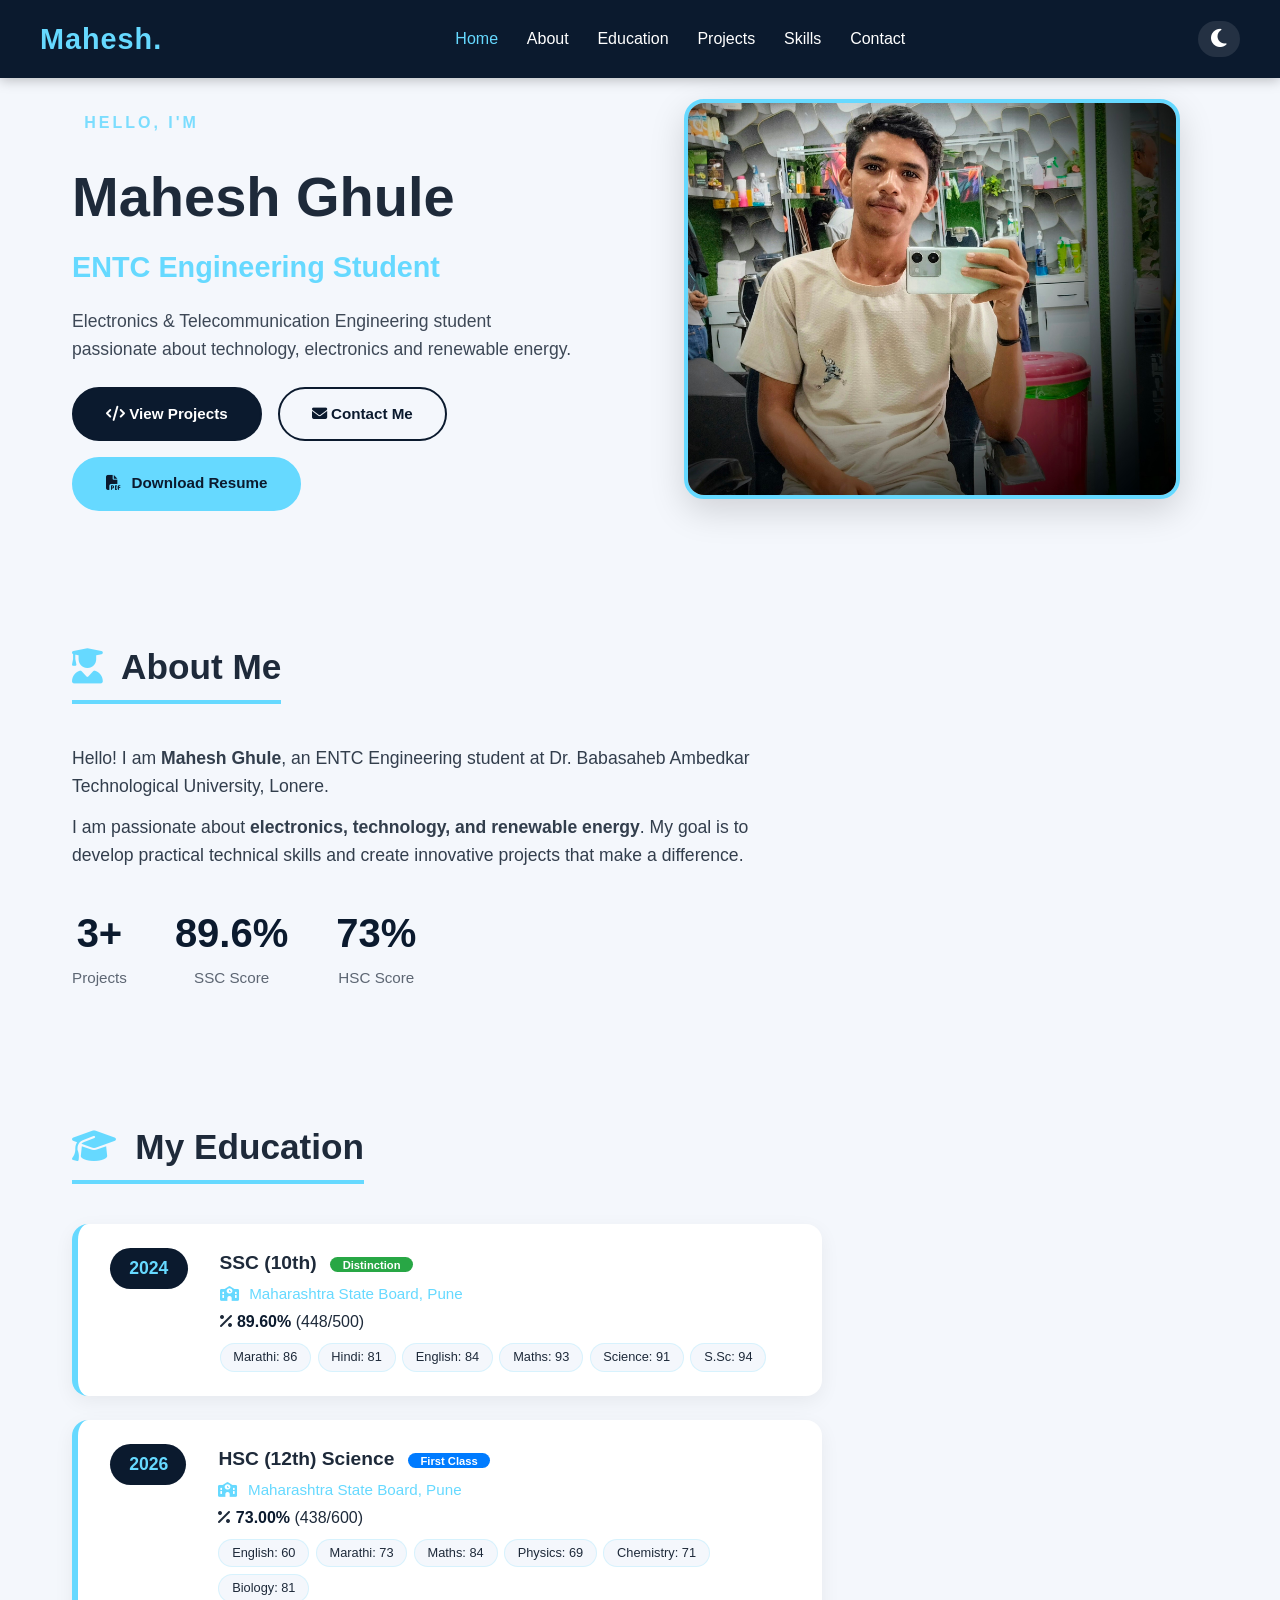
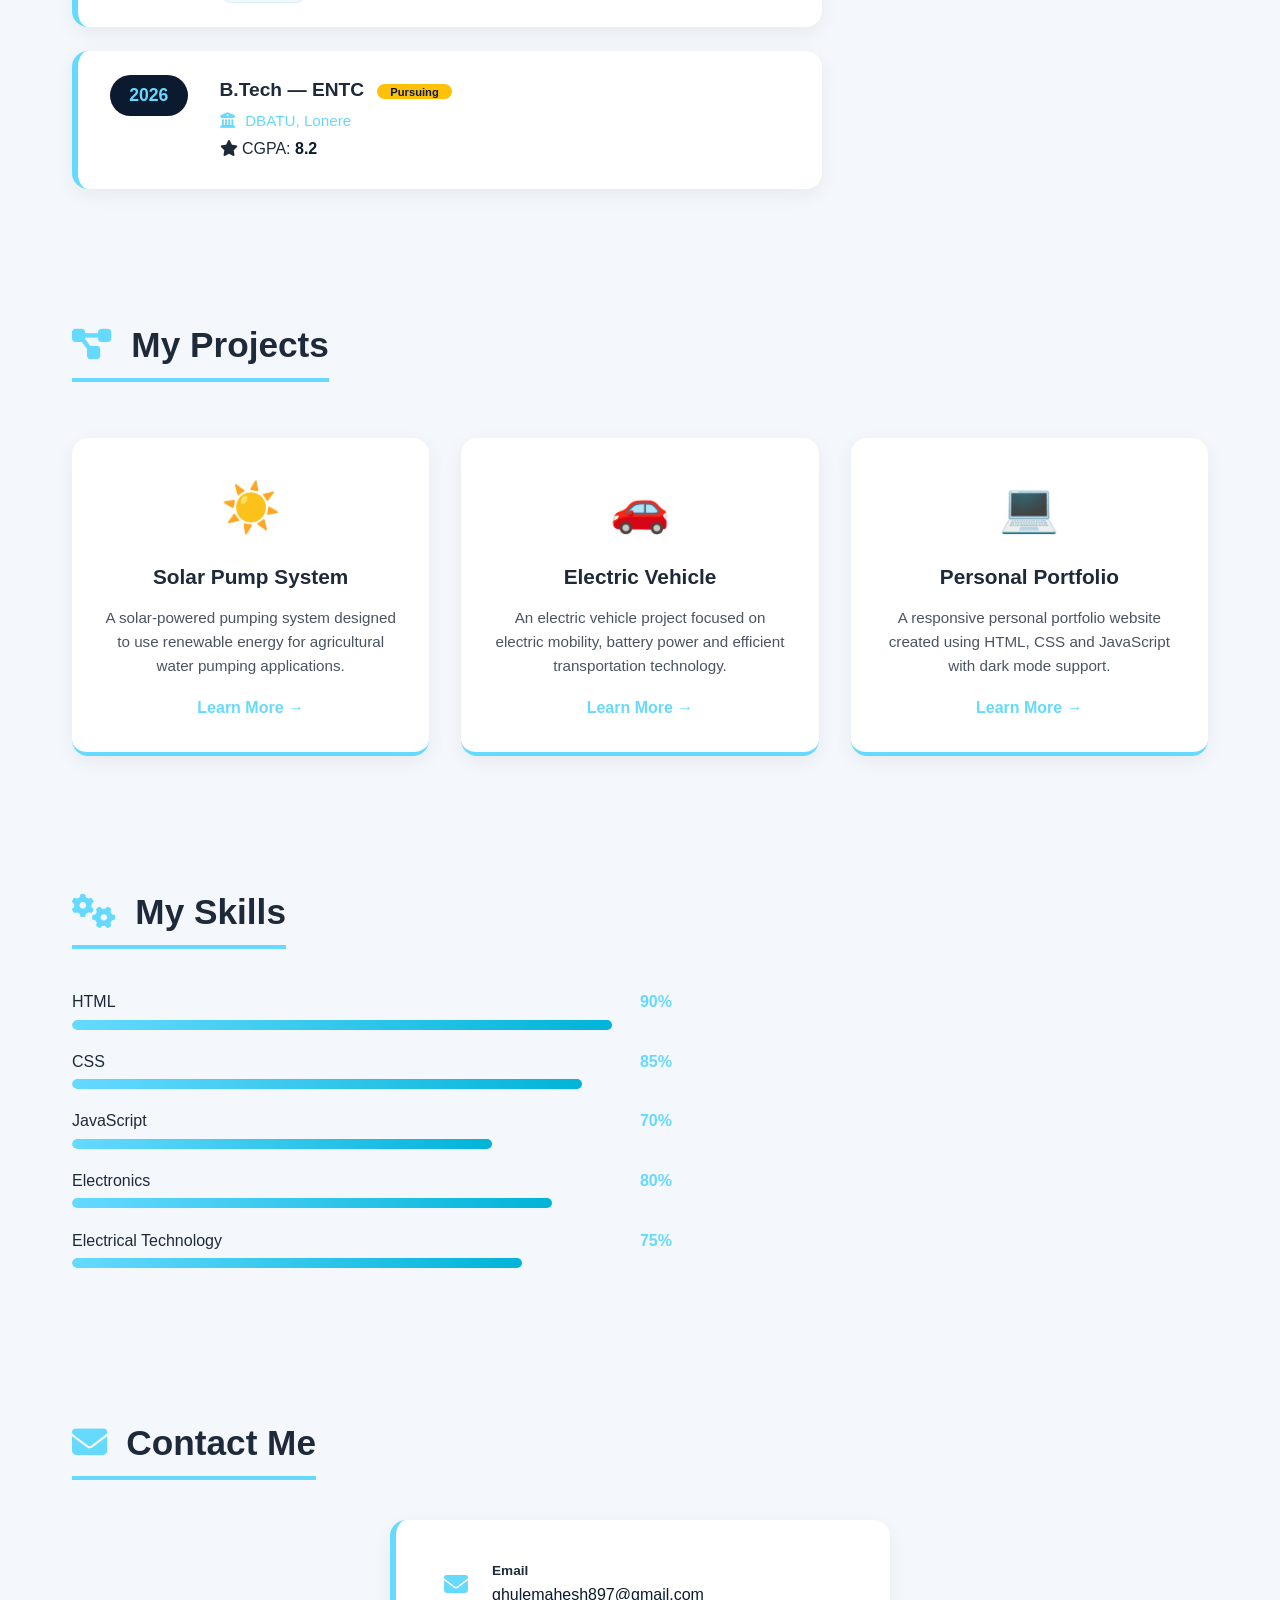
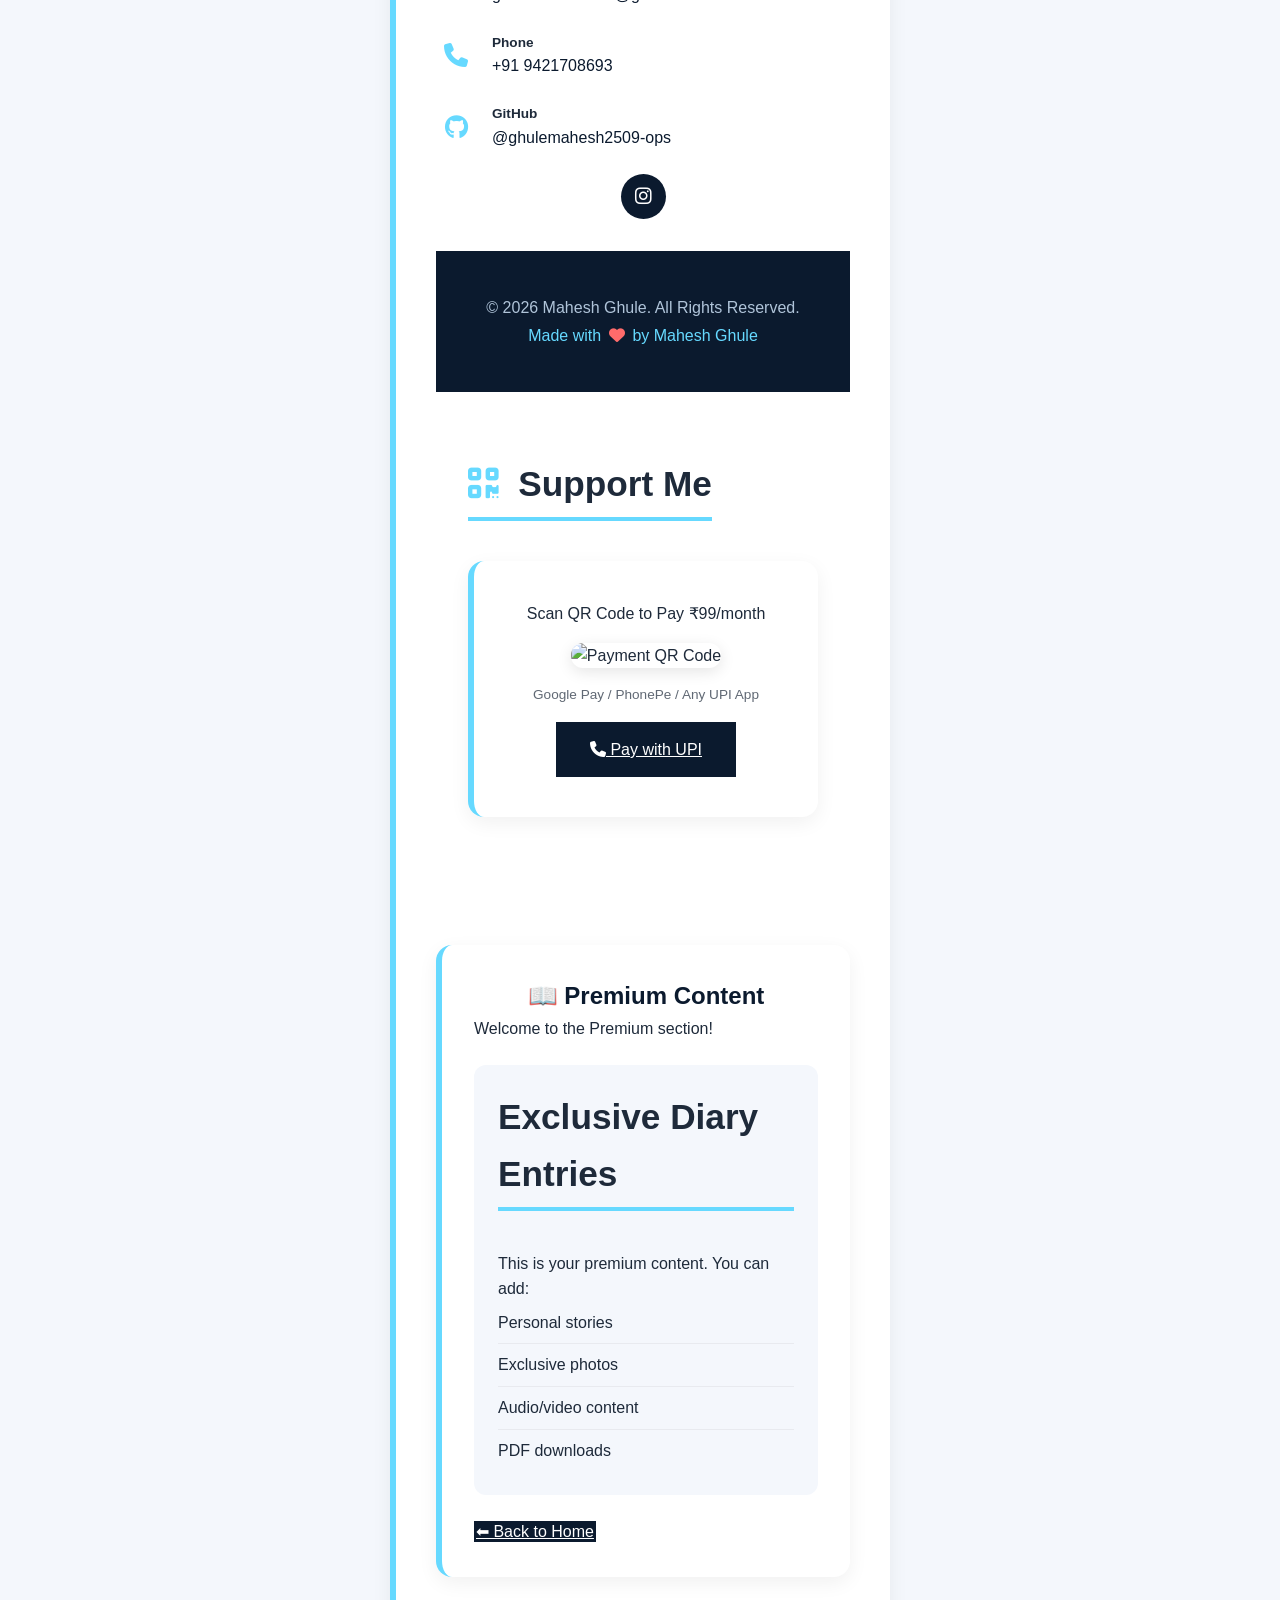
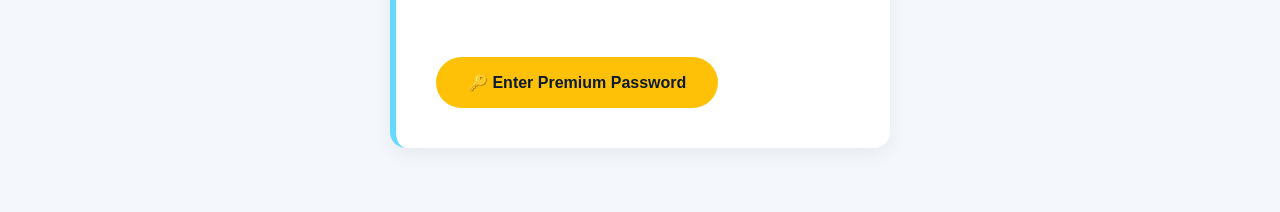
==== commit 005117bd: "Update index.html" ====
--- a/index.html
+++ b/index.html
@@ -299,21 +299,4 @@
 </html>
 <a href="premium.html" class="btn-premium">
   🔑 Enter Premium Password
-</a>
-<div class="premium-content">
-  <h2>📖 Mahesh's Exclusive Diary</h2>
-  
-  <!-- Entry 1 -->
-  <div class="diary-entry">
-    <h3>दि. १ जानेवारी २०२६</h3>
-    <p>आज मी नवीन वर्ष सुरू केलं... तुझी कथा इथे लिहा</p>
-  </div>
-  
-  <!-- Entry 2 -->
-  <div class="diary-entry">
-    <h3>दि. १५ जानेवारी २०२६</h3>
-    <p>आज मी कॉलेजमध्ये गेलो... तुझी कथा इथे लिहा</p>
-  </div>
-  
-  <!-- Add more entries like this -->
-</div>+</a>
--- a/style.css
+++ b/style.css
@@ -775,4 +775,16 @@
 .btn-premium:hover {
   background: #ffca2c;
   transform: translateY(-3px);
+}
+.diary-entry {
+  background: var(--bg);
+  padding: 1rem 1.5rem;
+  border-radius: 10px;
+  margin-bottom: 1rem;
+  border-left: 4px solid var(--accent);
+}
+
+.diary-entry h3 {
+  color: var(--accent-dark);
+  margin-bottom: 0.3rem;
 }
--- a/style.css
+++ b/style.css
@@ -775,4 +775,16 @@
 .btn-premium:hover {
   background: #ffca2c;
   transform: translateY(-3px);
+}
+.diary-entry {
+  background: var(--bg);
+  padding: 1rem 1.5rem;
+  border-radius: 10px;
+  margin-bottom: 1rem;
+  border-left: 4px solid var(--accent);
+}
+
+.diary-entry h3 {
+  color: var(--accent-dark);
+  margin-bottom: 0.3rem;
 }
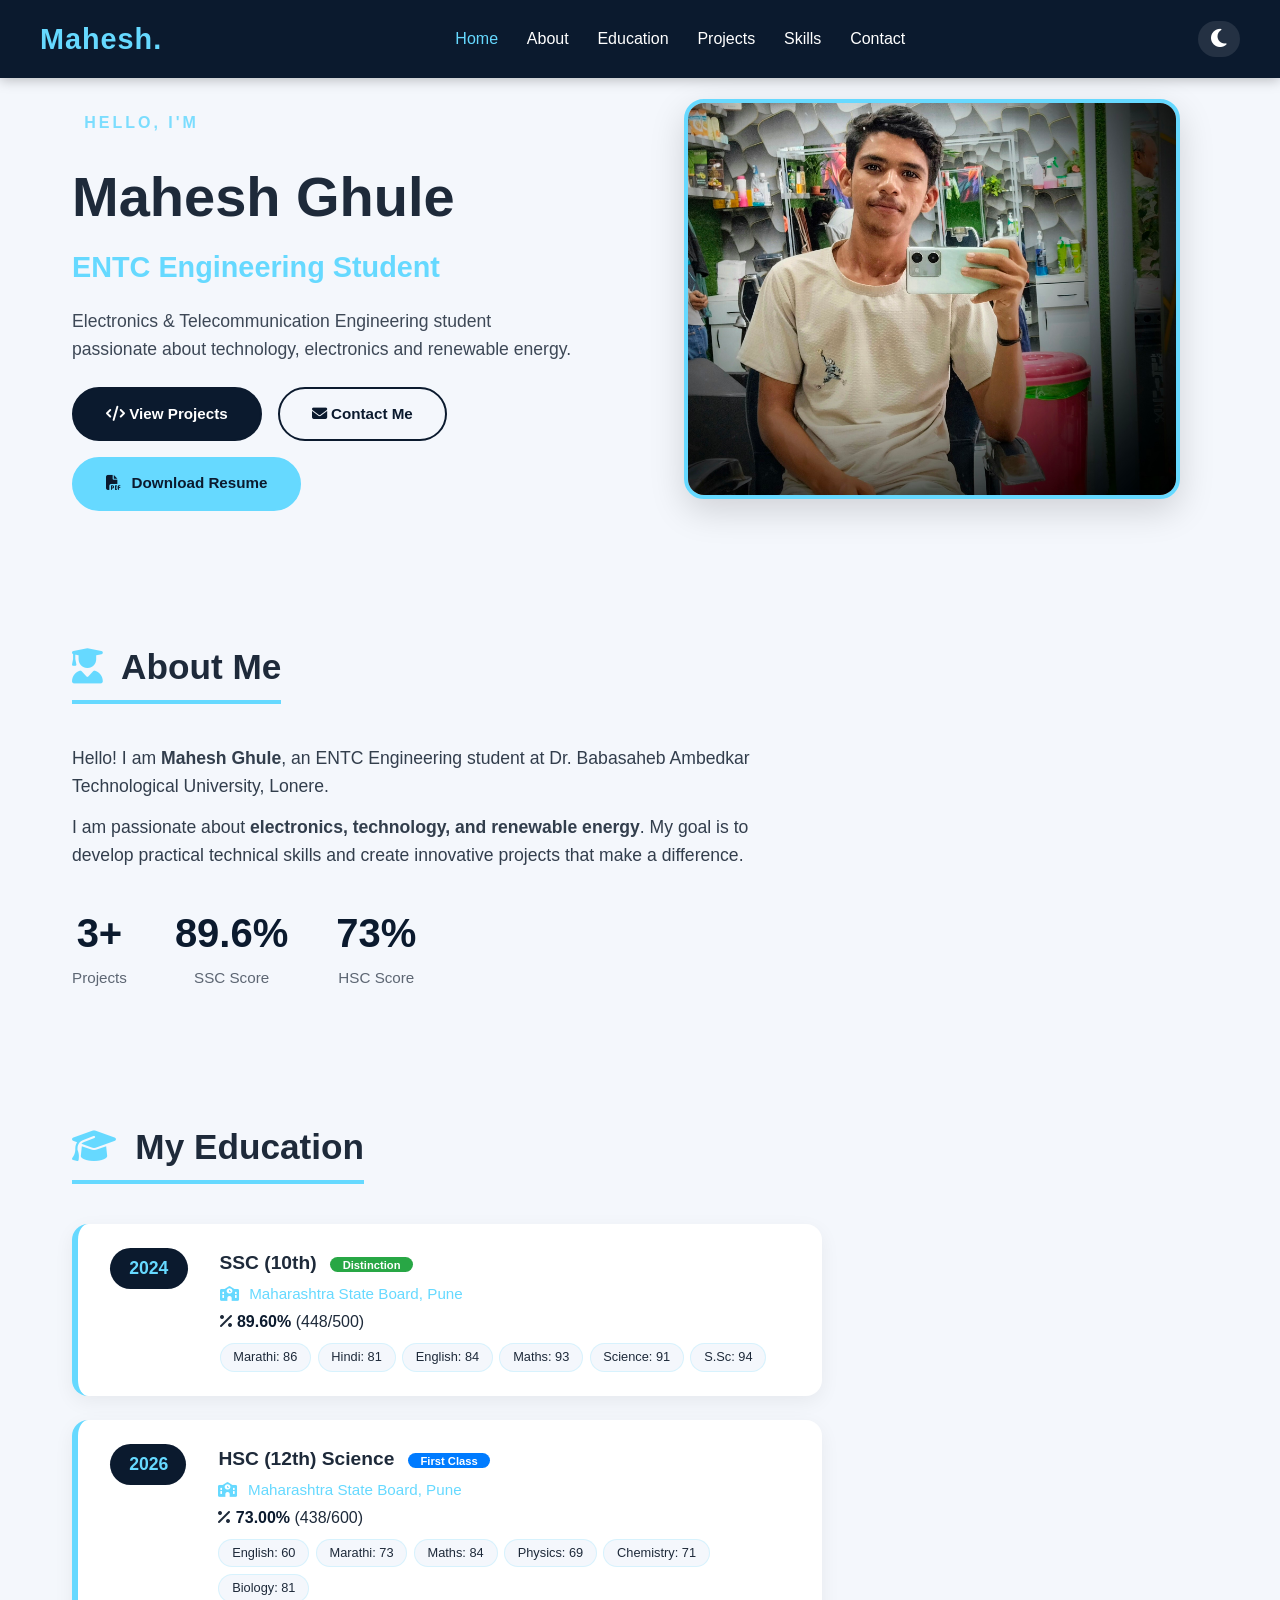
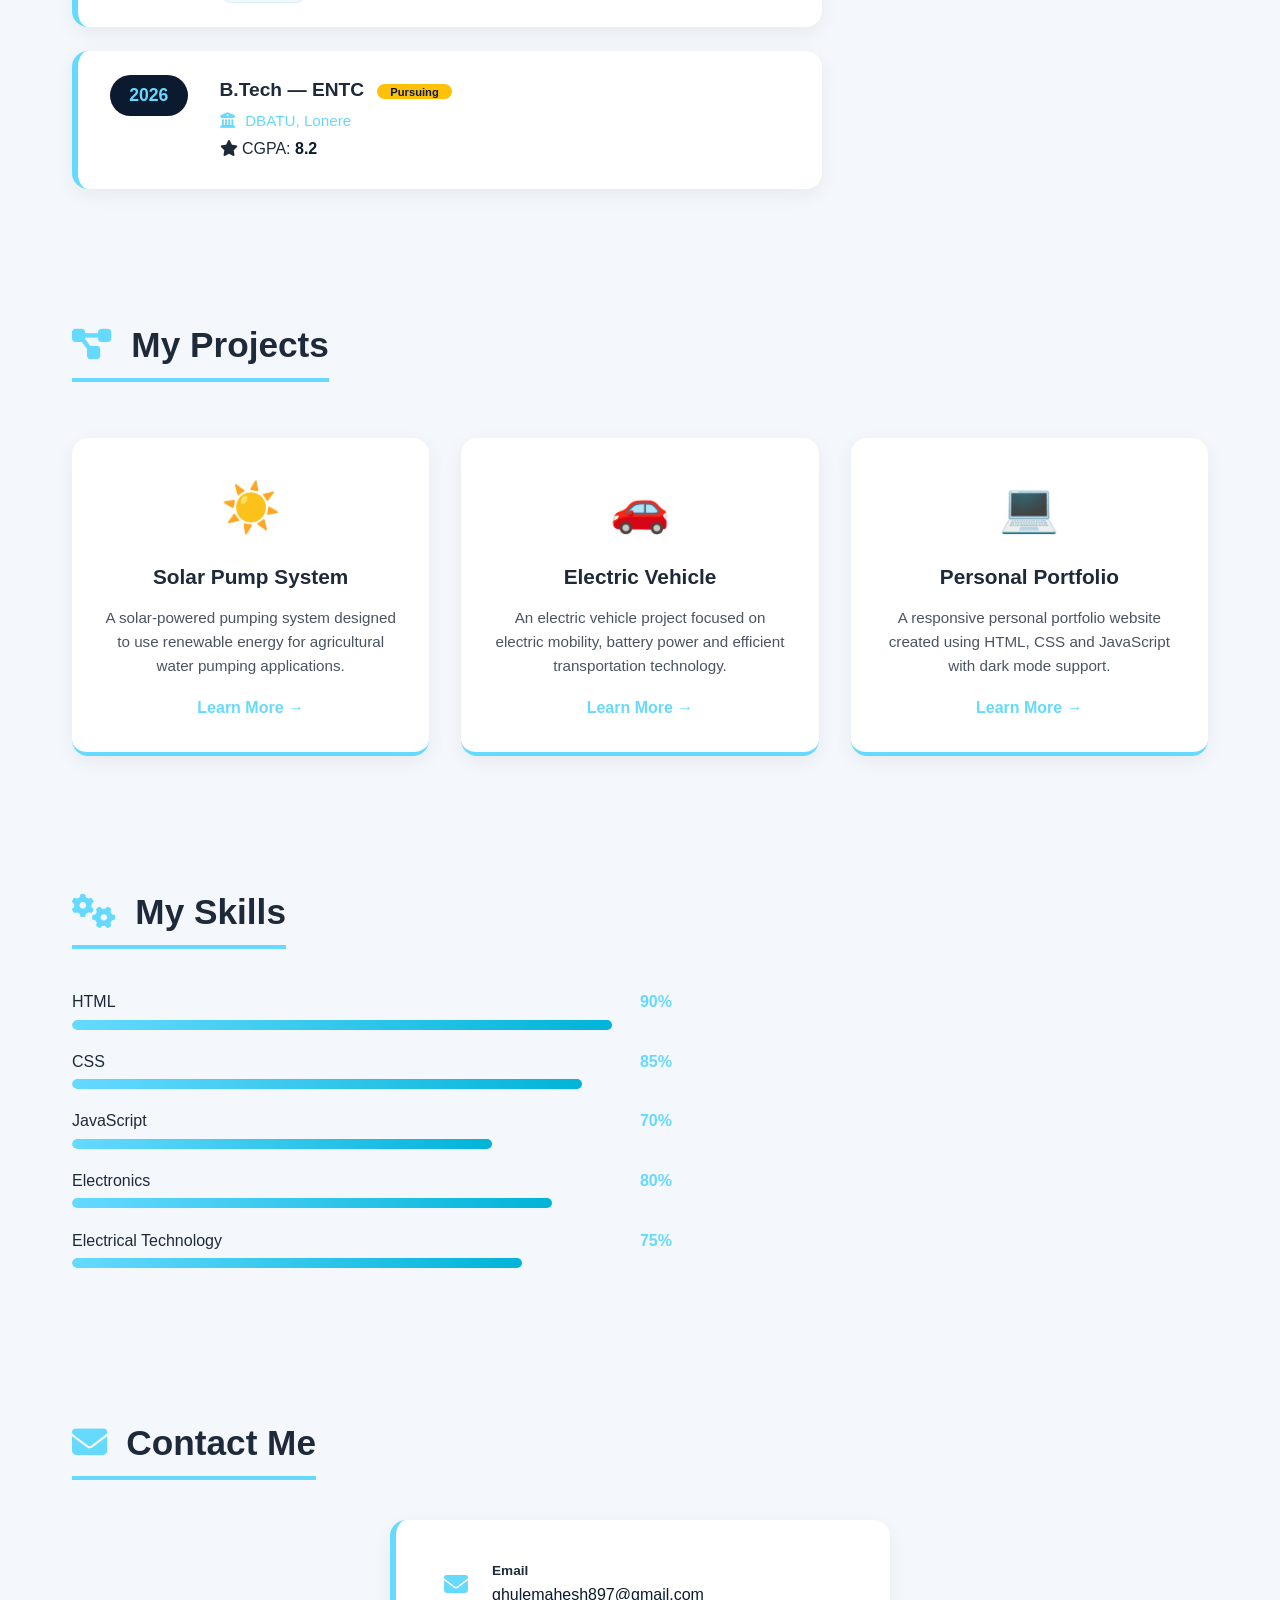
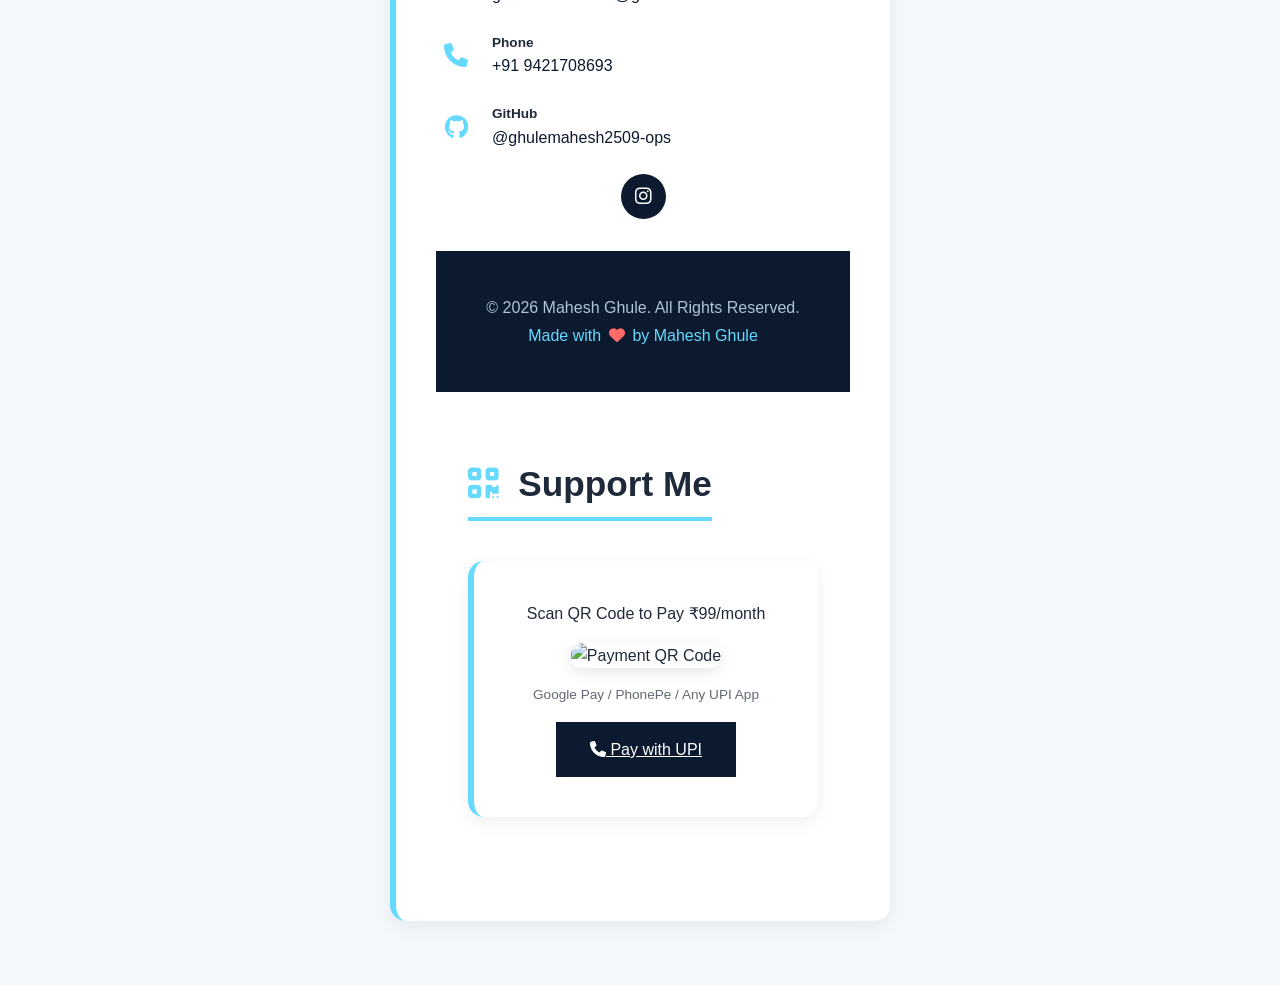
==== commit c4354cb0: "Update index.html" ====
--- a/index.html
+++ b/index.html
@@ -277,26 +277,4 @@
   <meta charset="UTF-8">
   <meta name="viewport" content="width=device-width, initial-scale=1.0">
   <title>Premium Content</title>
-  <link rel="stylesheet" href="style.css">
-</head>
-<body>
-  <div class="premium-container">
-    <h1>📖 Premium Content</h1>
-    <p>Welcome to the Premium section!</p>
-    <div class="premium-content">
-      <h2>Exclusive Diary Entries</h2>
-      <p>This is your premium content. You can add:</p>
-      <ul>
-        <li>Personal stories</li>
-        <li>Exclusive photos</li>
-        <li>Audio/video content</li>
-        <li>PDF downloads</li>
-      </ul>
-    </div>
-    <a href="index.html" class="btn-primary">⬅ Back to Home</a>
-  </div>
-</body>
-</html>
-<a href="premium.html" class="btn-premium">
-  🔑 Enter Premium Password
-</a>+  <link rel="stylesheet" href="style.css">
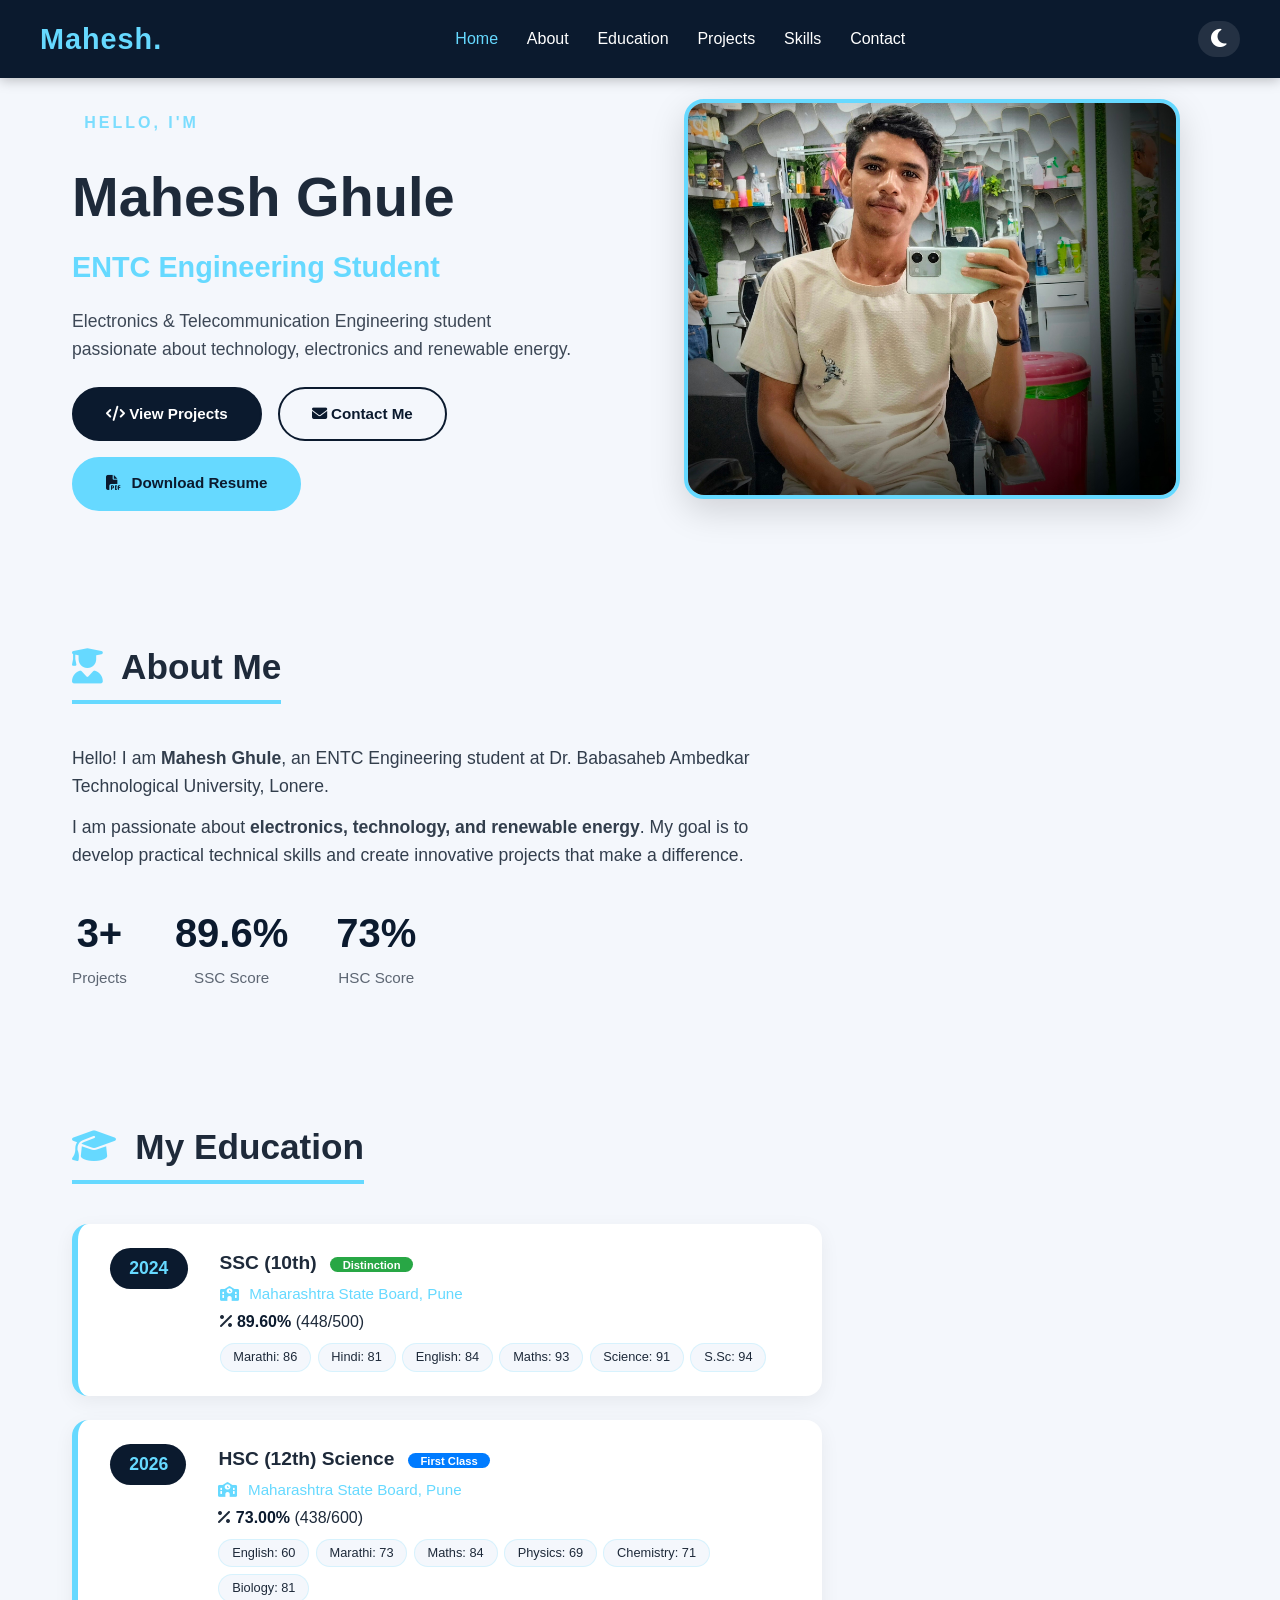
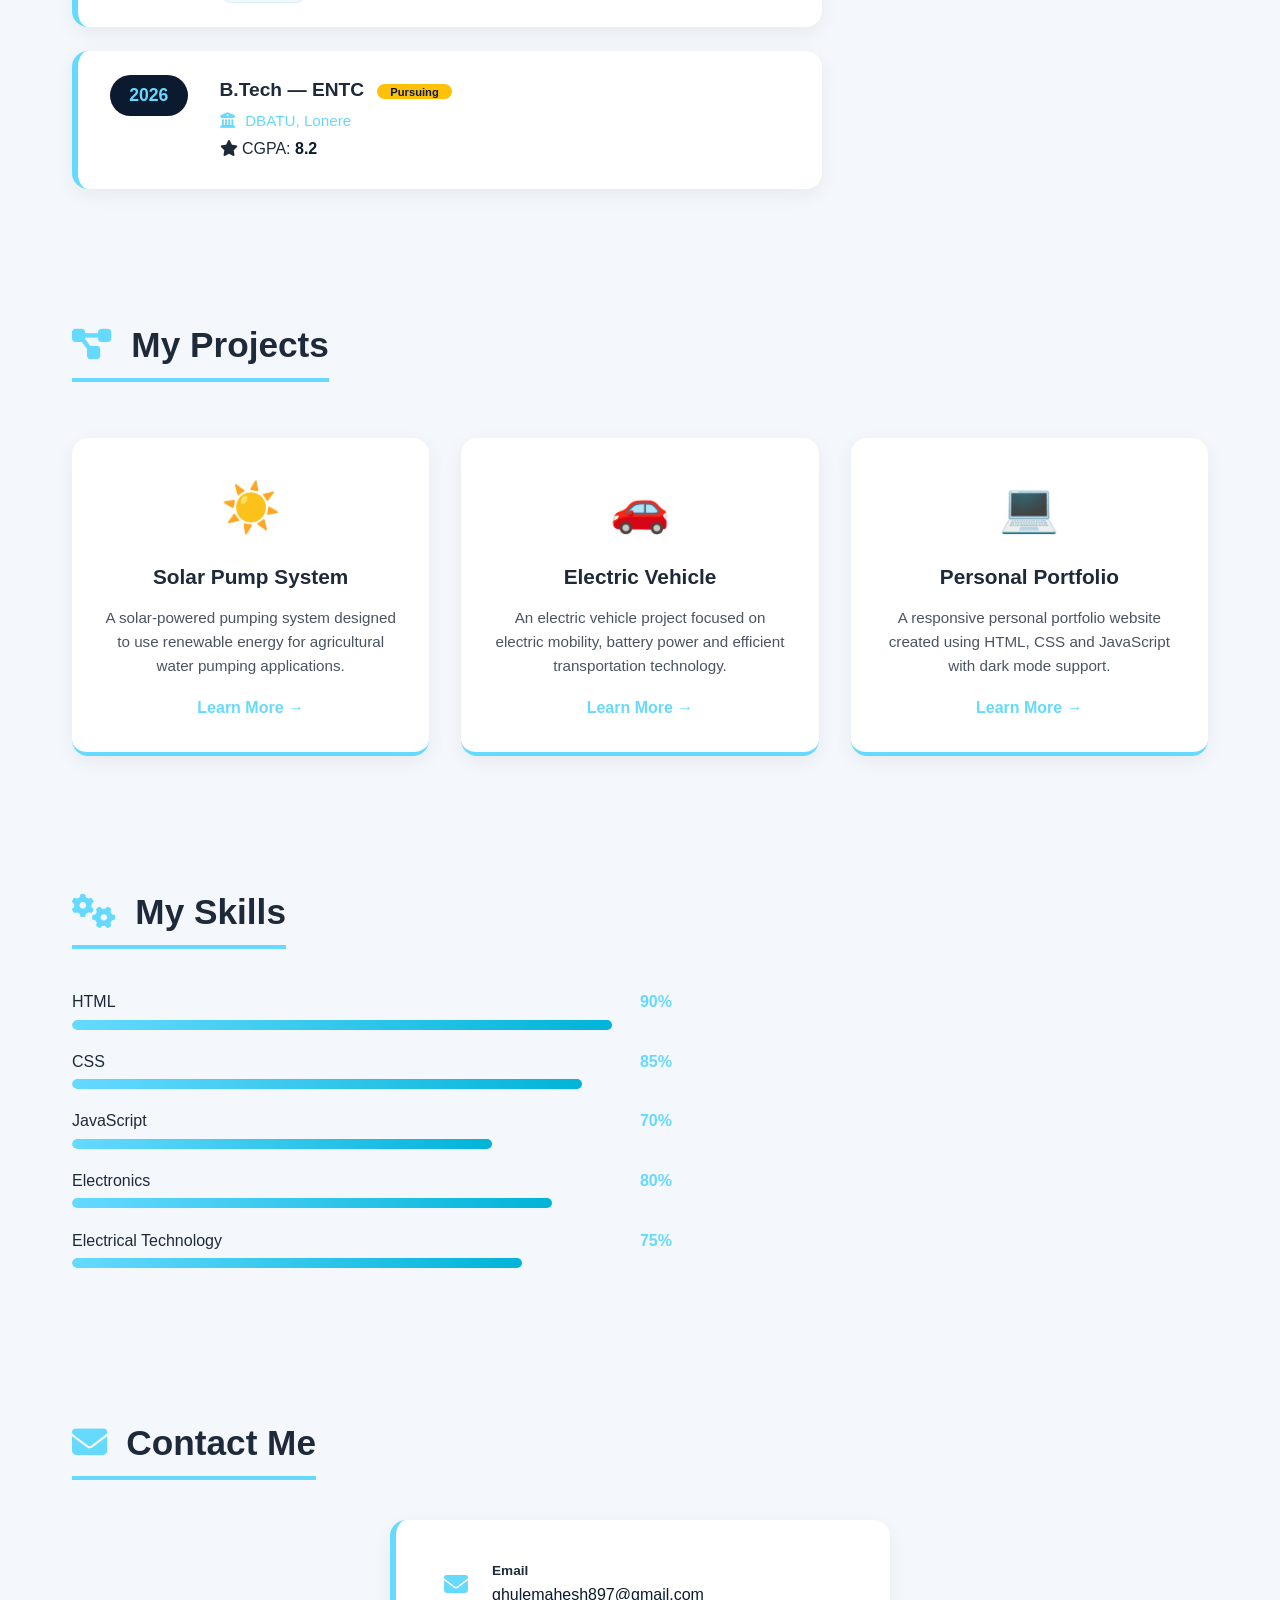
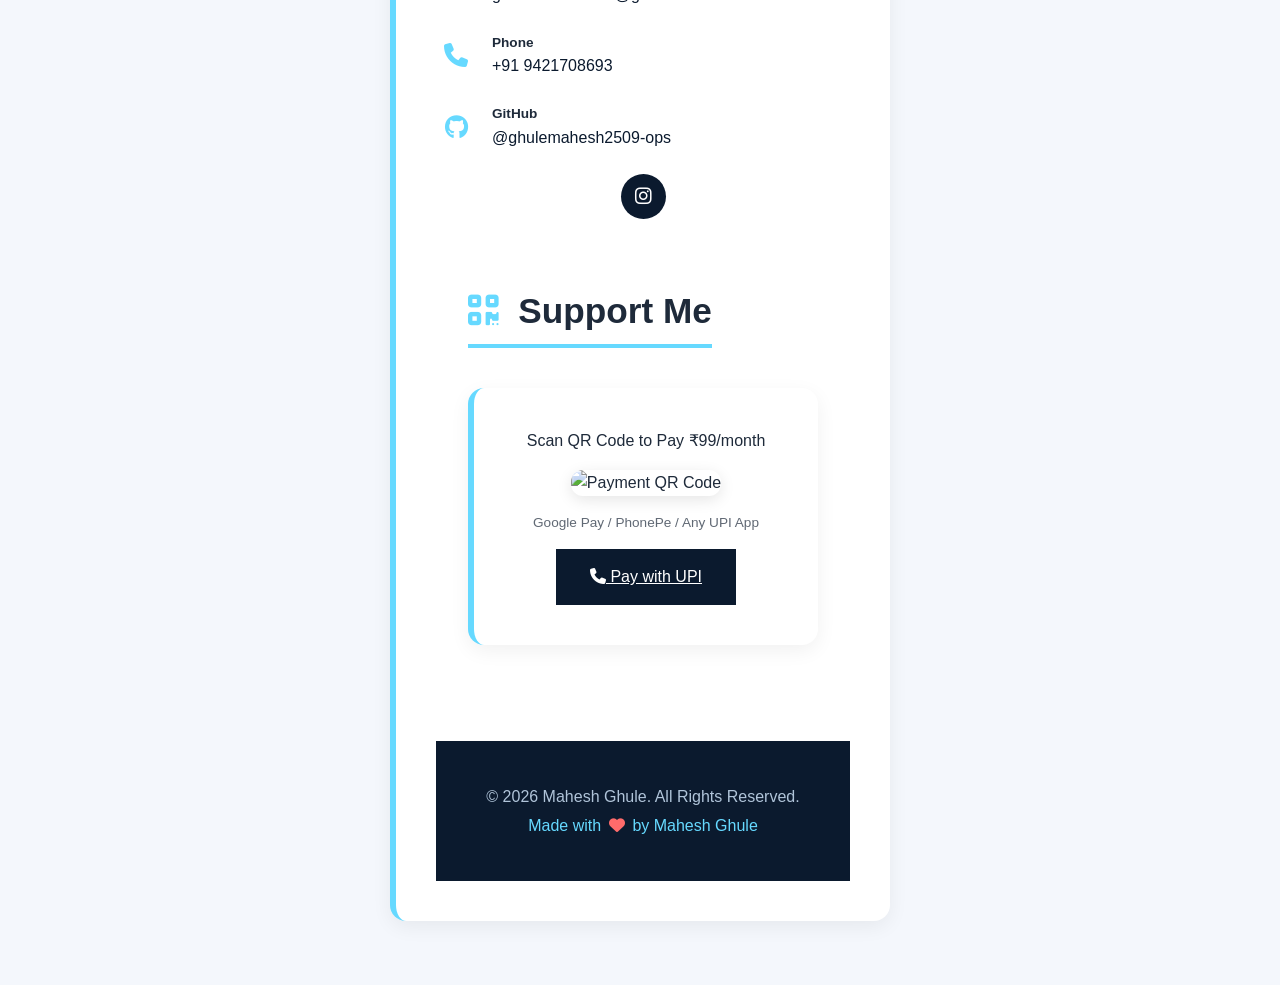
==== commit 60619ae0: "Update index.html" ====
--- a/index.html
+++ b/index.html
@@ -249,15 +249,6 @@
   </a>
 </div>
 
-  <!-- ========== FOOTER ========== -->
-  <footer>
-    <p>© 2026 Mahesh Ghule. All Rights Reserved.</p>
-    <p>Made with <i class="fas fa-heart" style="color:#ff6b6b;"></i> by Mahesh Ghule</p>
-  </footer>
-
-  <script src="script.js"></script>
-</body>
-</html>
 <!-- ========== PAYMENT SECTION ========== -->
 <section id="payment">
   <h2><i class="fas fa-qrcode"></i> Support Me</h2>
@@ -277,4 +268,14 @@
   <meta charset="UTF-8">
   <meta name="viewport" content="width=device-width, initial-scale=1.0">
   <title>Premium Content</title>
-  <link rel="stylesheet" href="style.css">+  <link rel="stylesheet" href="style.css">
+
+  <!-- ========== FOOTER ========== -->
+  <footer>
+    <p>© 2026 Mahesh Ghule. All Rights Reserved.</p>
+    <p>Made with <i class="fas fa-heart" style="color:#ff6b6b;"></i> by Mahesh Ghule</p>
+  </footer>
+
+  <script src="script.js"></script>
+</body>
+</html>
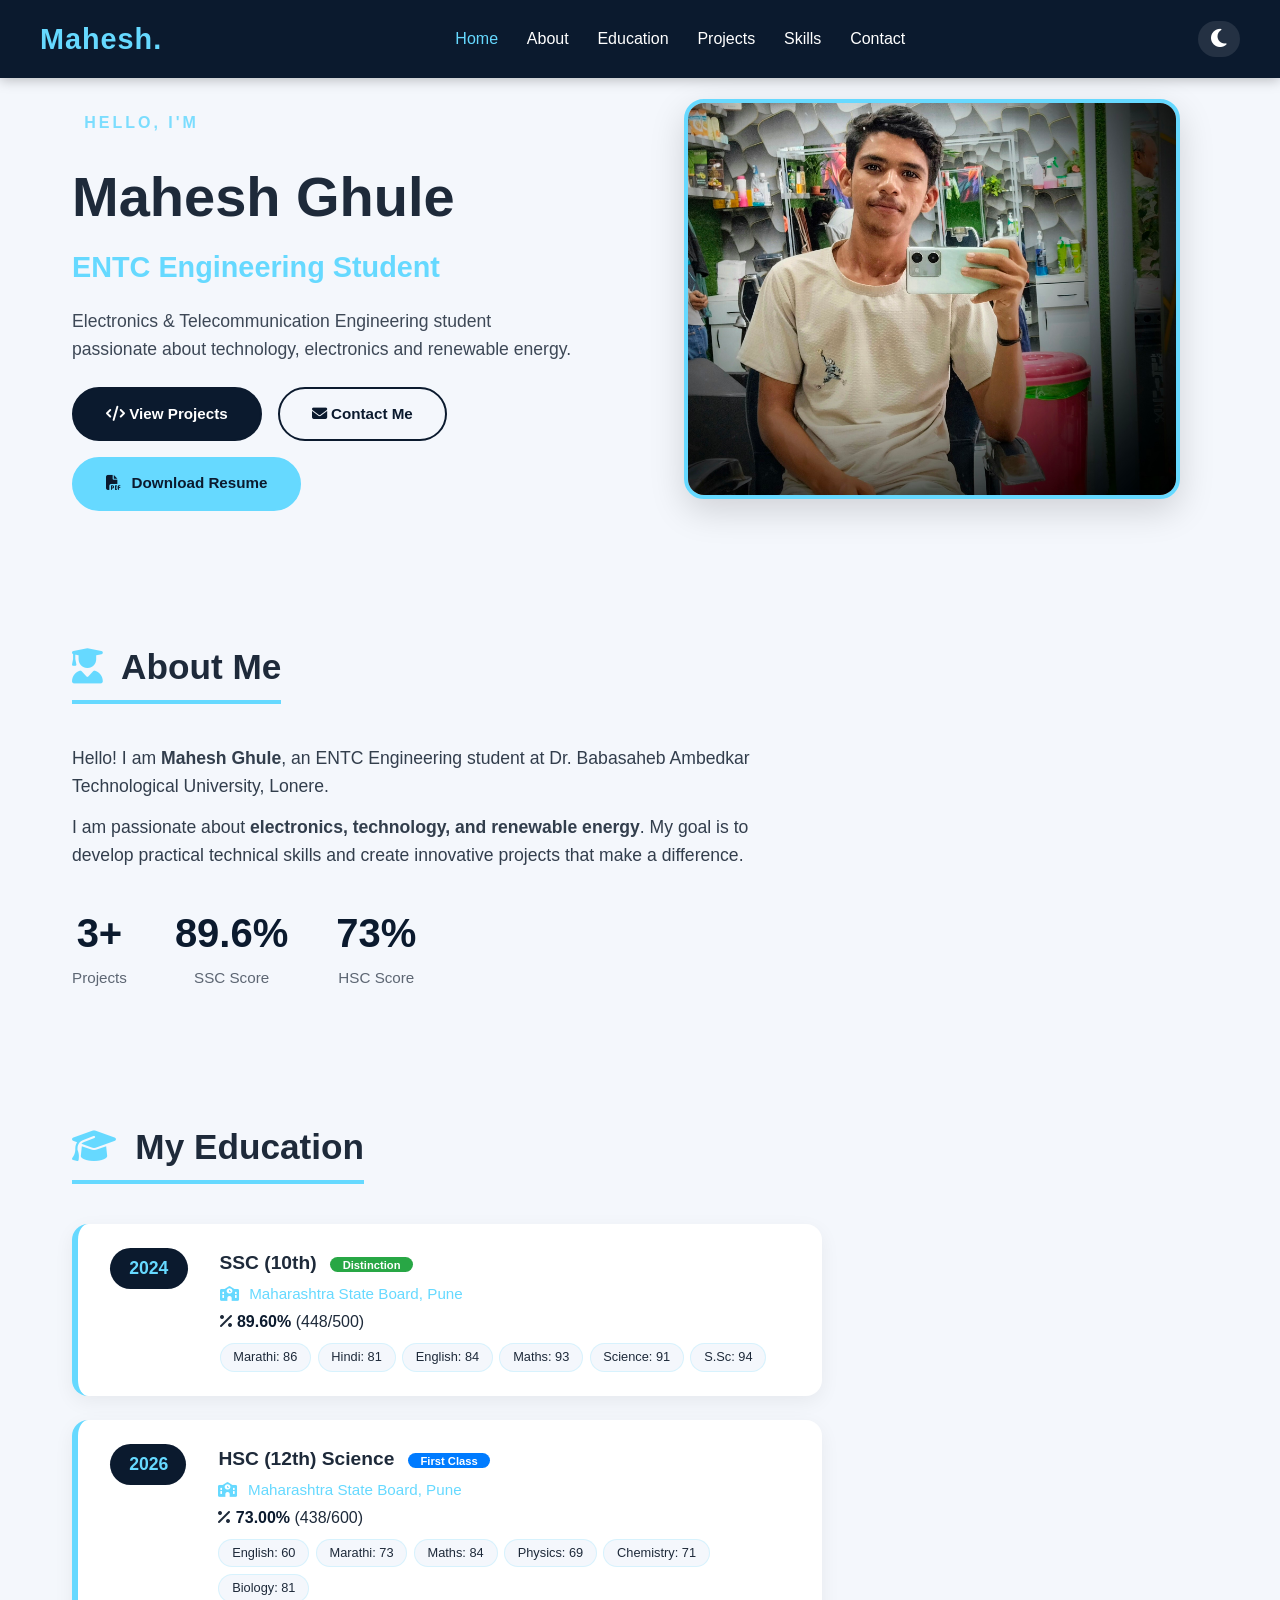
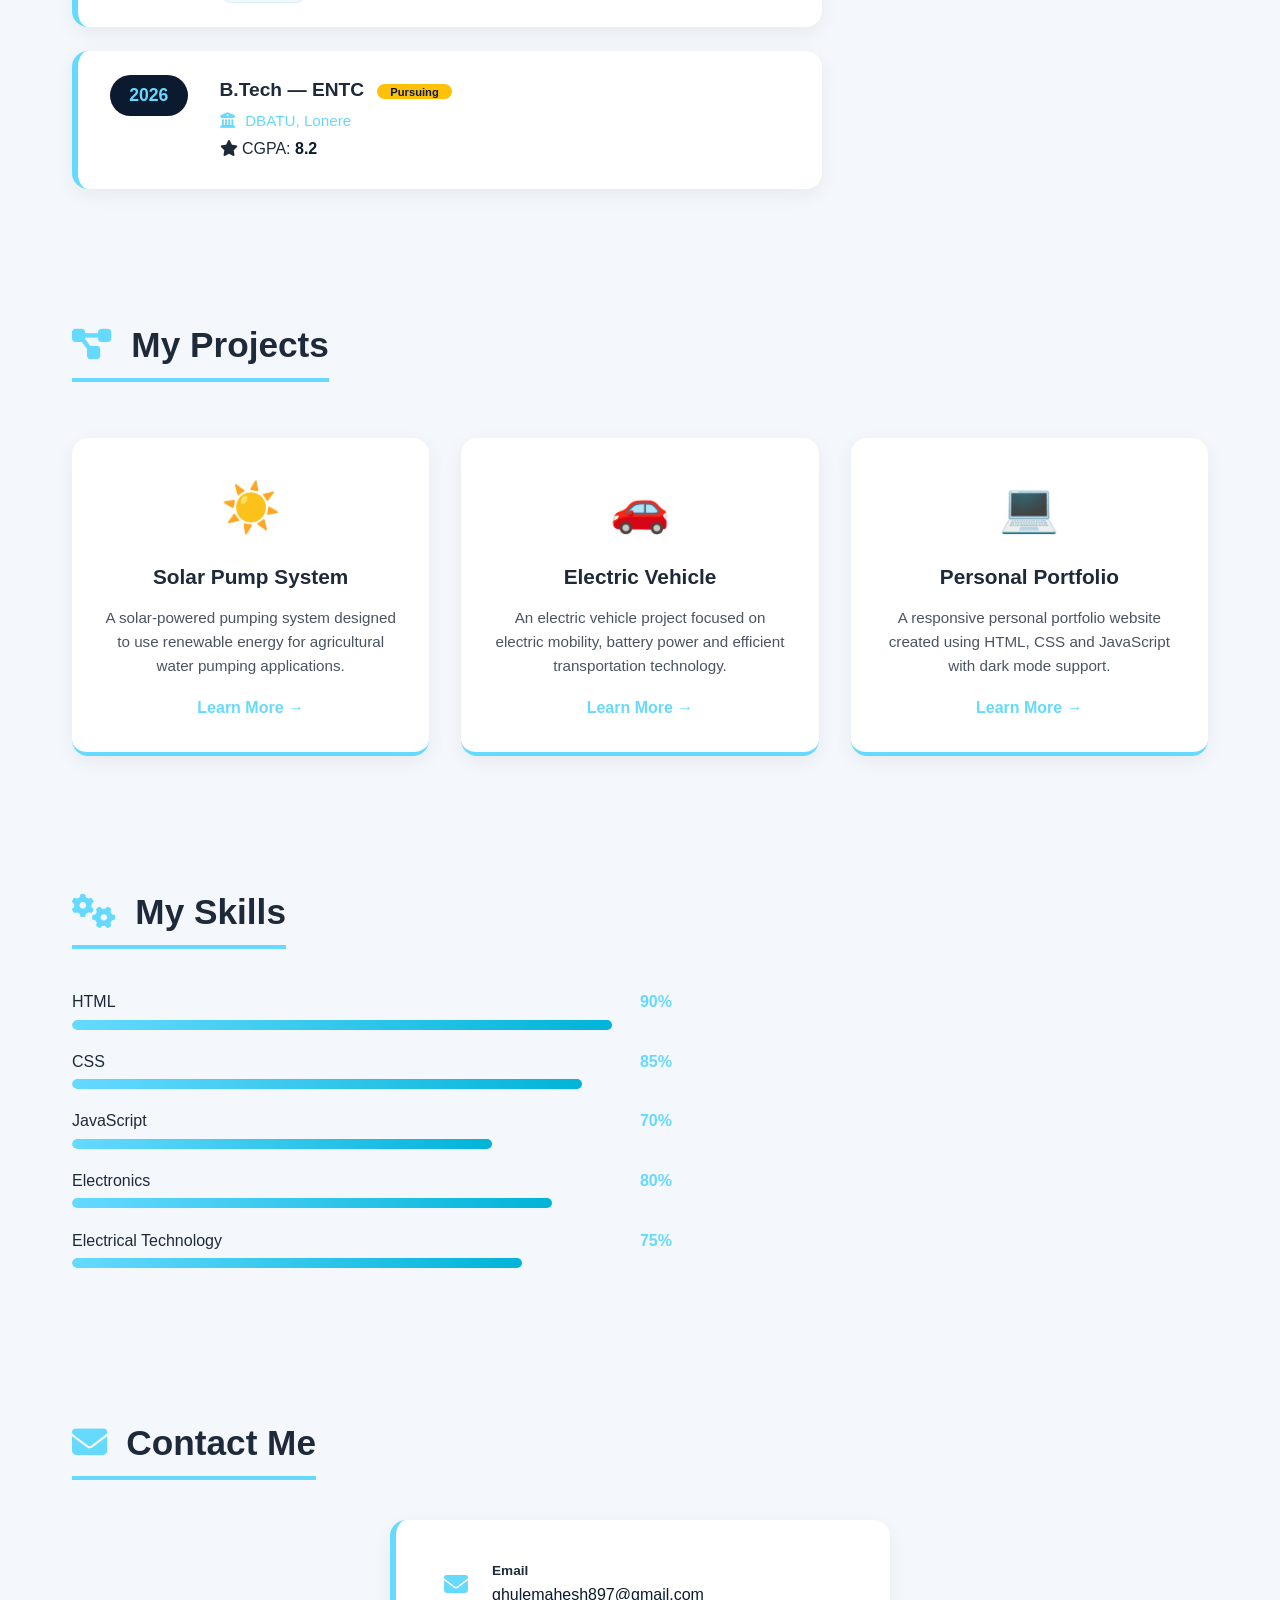
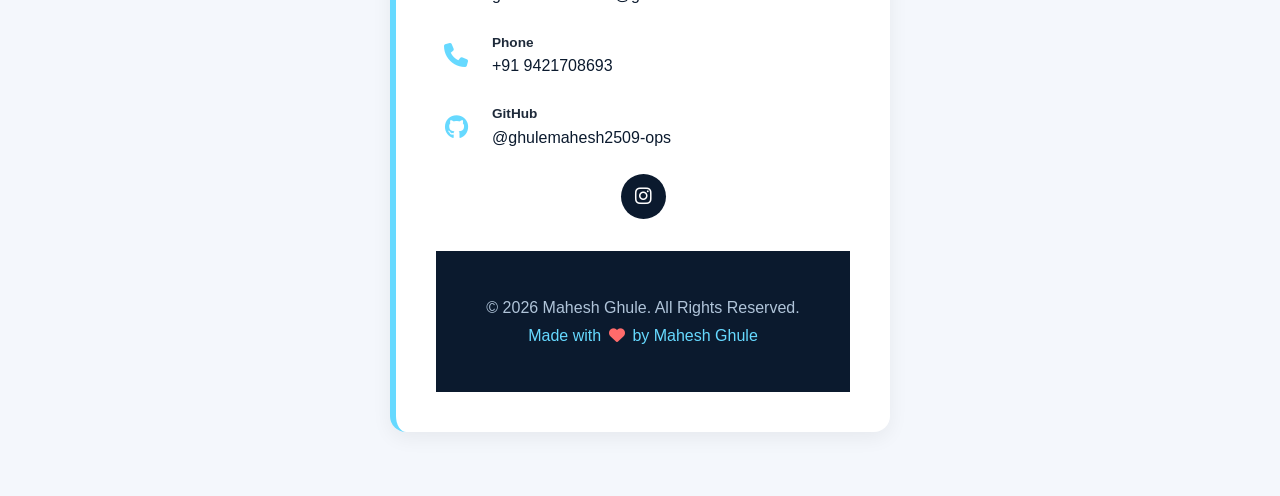
==== commit d245d22a: "Update index.html" ====
--- a/index.html
+++ b/index.html
@@ -242,35 +242,14 @@
           </div>
         </div>
         <div class="social-links">
-  <a href="https://www.instagram.com/mahesh_ghule_1111/" 
+  <a href="https://www.instagram.com/_mahesh_ghule/" 
      target="_blank" 
      rel="noopener noreferrer">
     <i class="fab fa-instagram"></i>
   </a>
 </div>
 
-<!-- ========== PAYMENT SECTION ========== -->
-<section id="payment">
-  <h2><i class="fas fa-qrcode"></i> Support Me</h2>
-  <div class="payment-container">
-    <p>Scan QR Code to Pay ₹99/month</p>
-    <img src="images/qr-payment.png" alt="Payment QR Code" class="qr-code" />
-    <p class="small-text">Google Pay / PhonePe / Any UPI App</p>
-    <a href="upi://pay?pa=9421708693-w607@ybl" class="btn-primary">
-      <i class="fas fa-phone"></i> Pay with UPI
-    </a>
-  </div>
-</section>
-<!-- premium.html -->
-<!DOCTYPE html>
-<html lang="en">
-<head>
-  <meta charset="UTF-8">
-  <meta name="viewport" content="width=device-width, initial-scale=1.0">
-  <title>Premium Content</title>
-  <link rel="stylesheet" href="style.css">
-
-  <!-- ========== FOOTER ========== -->
+<!-- ========== FOOTER ========== -->
   <footer>
     <p>© 2026 Mahesh Ghule. All Rights Reserved.</p>
     <p>Made with <i class="fas fa-heart" style="color:#ff6b6b;"></i> by Mahesh Ghule</p>
